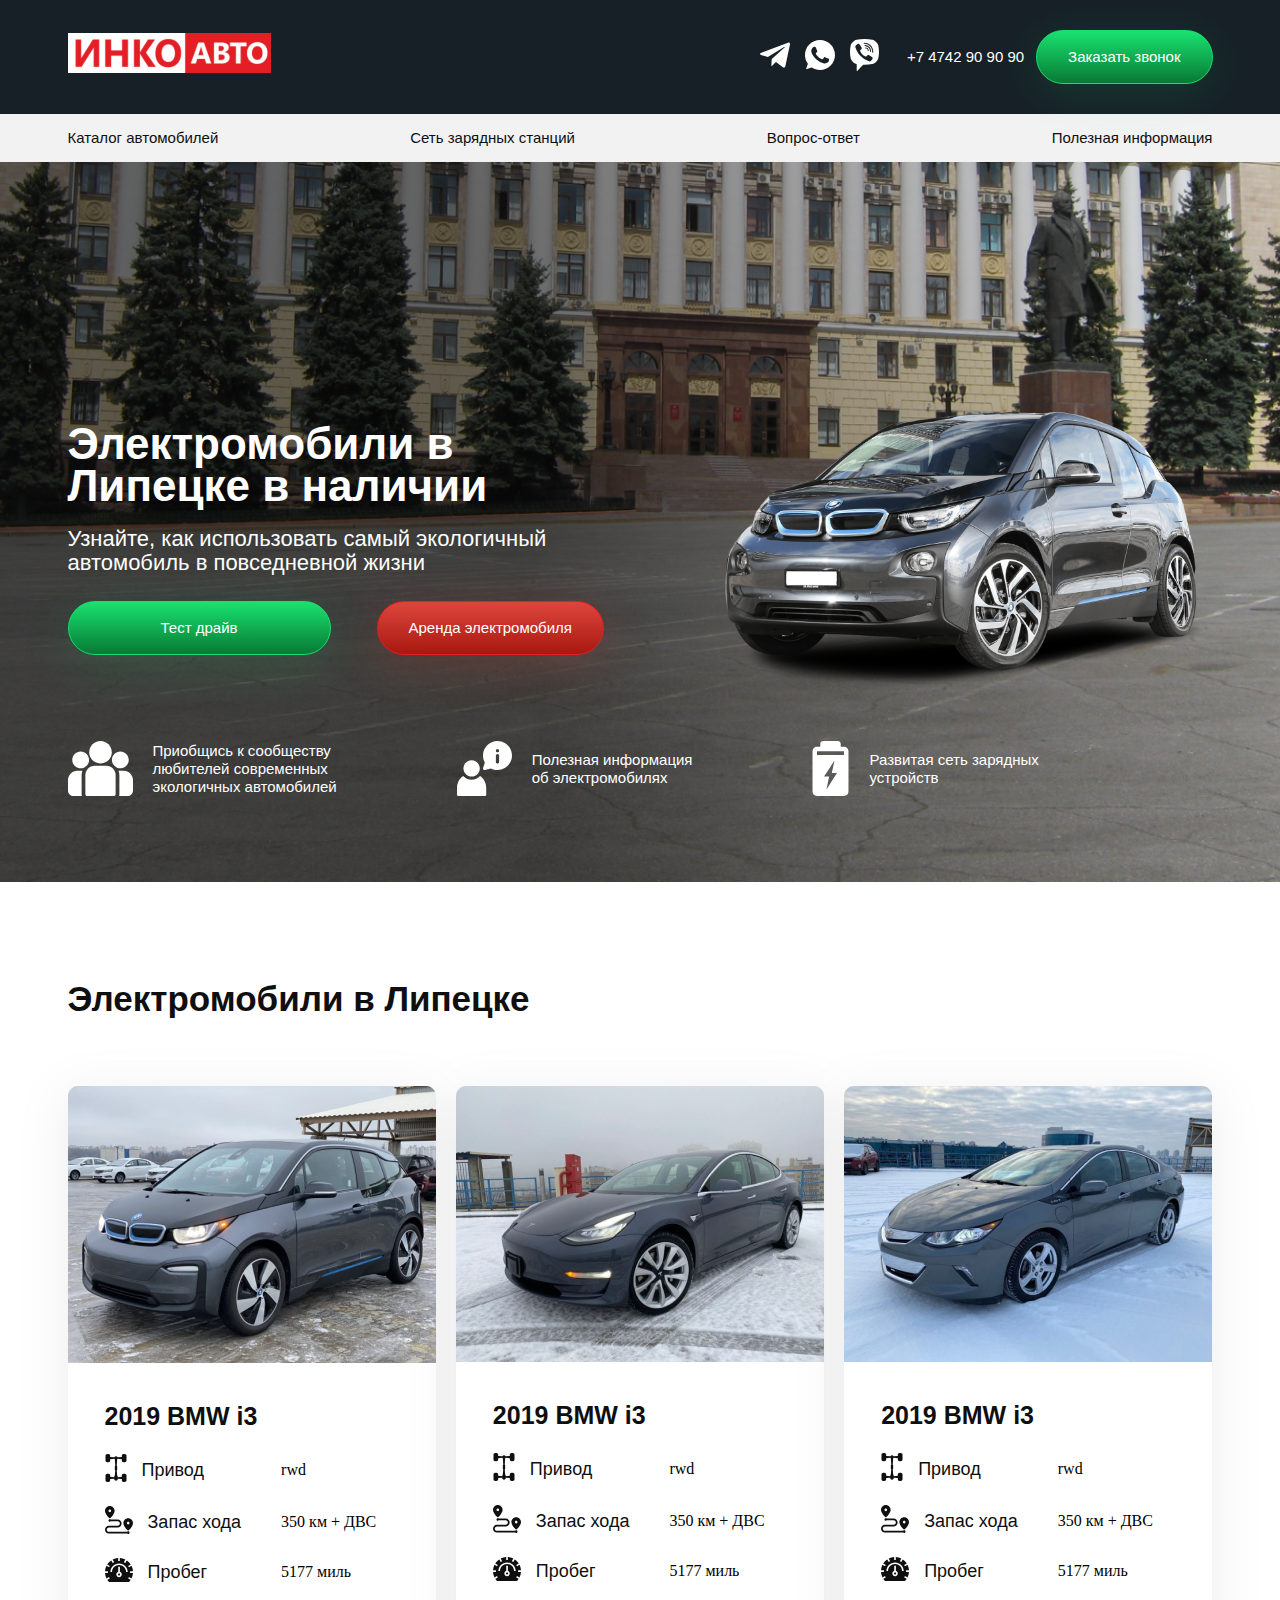
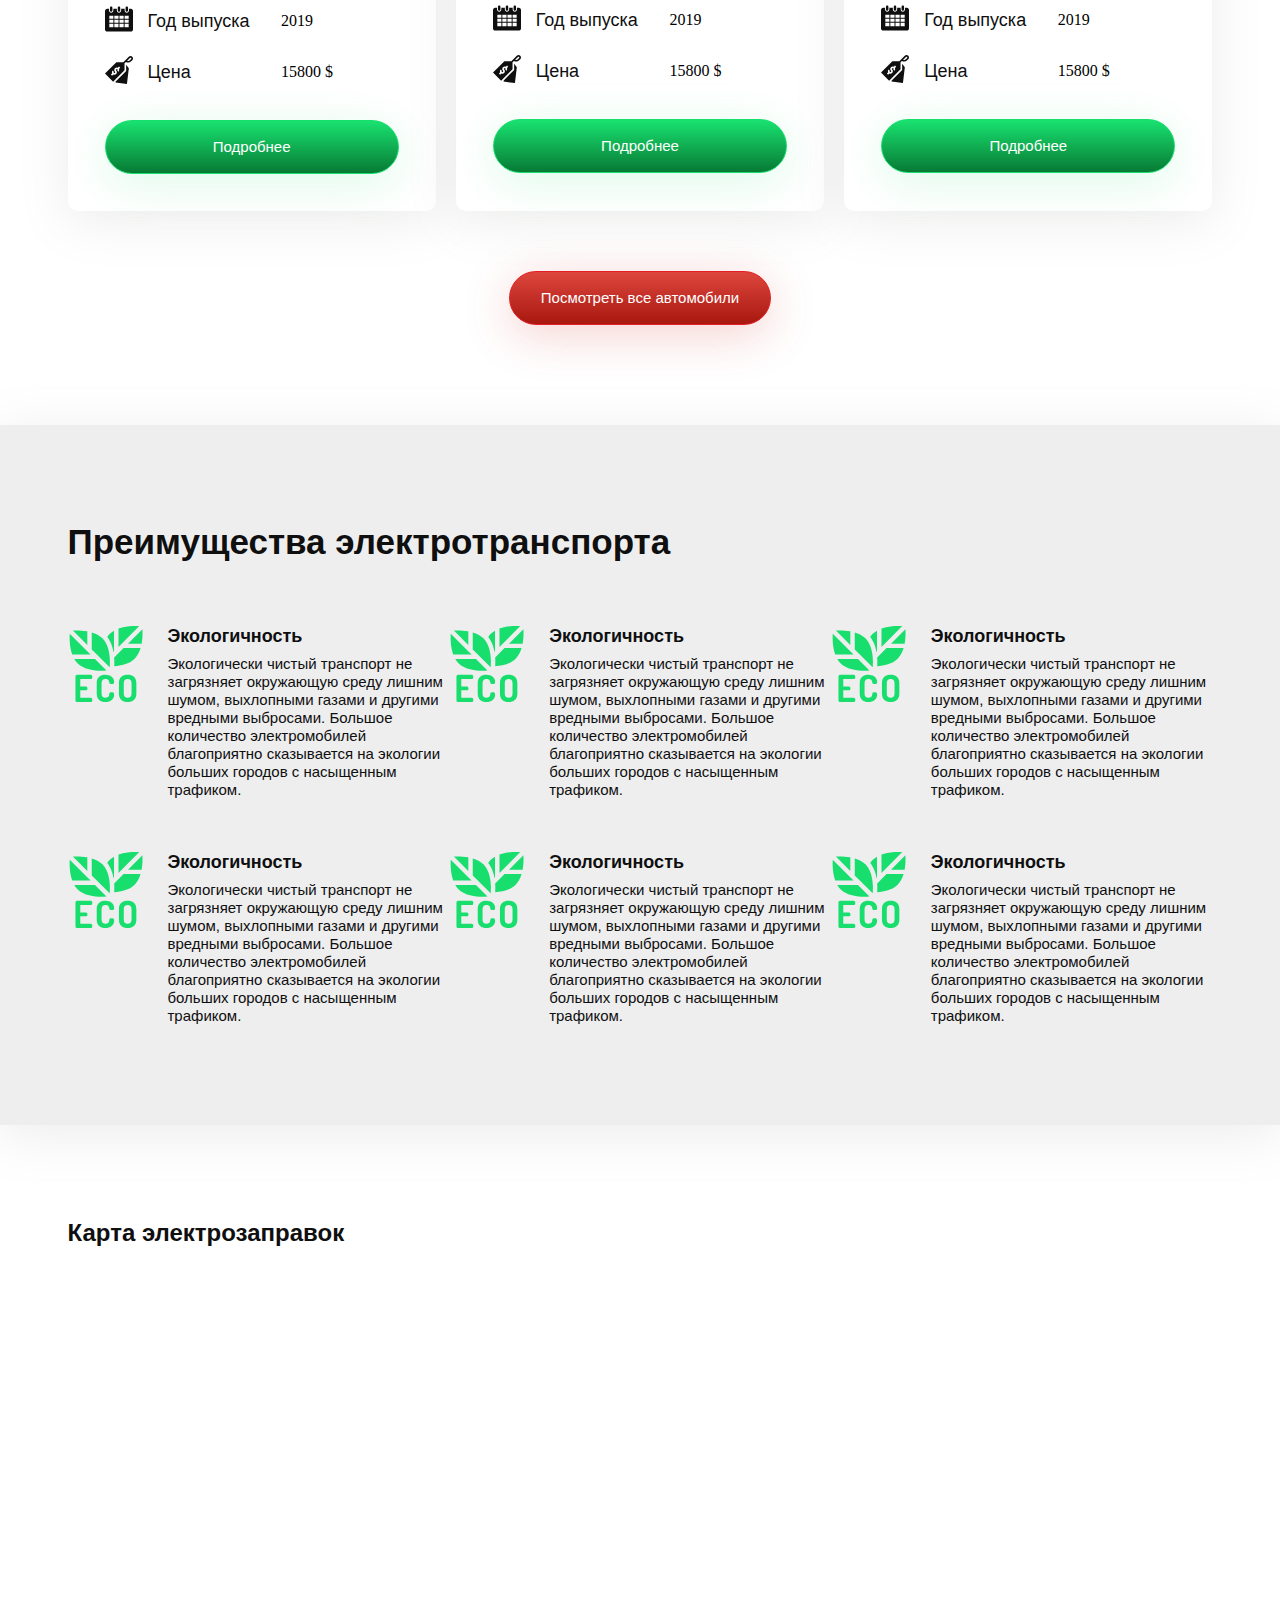
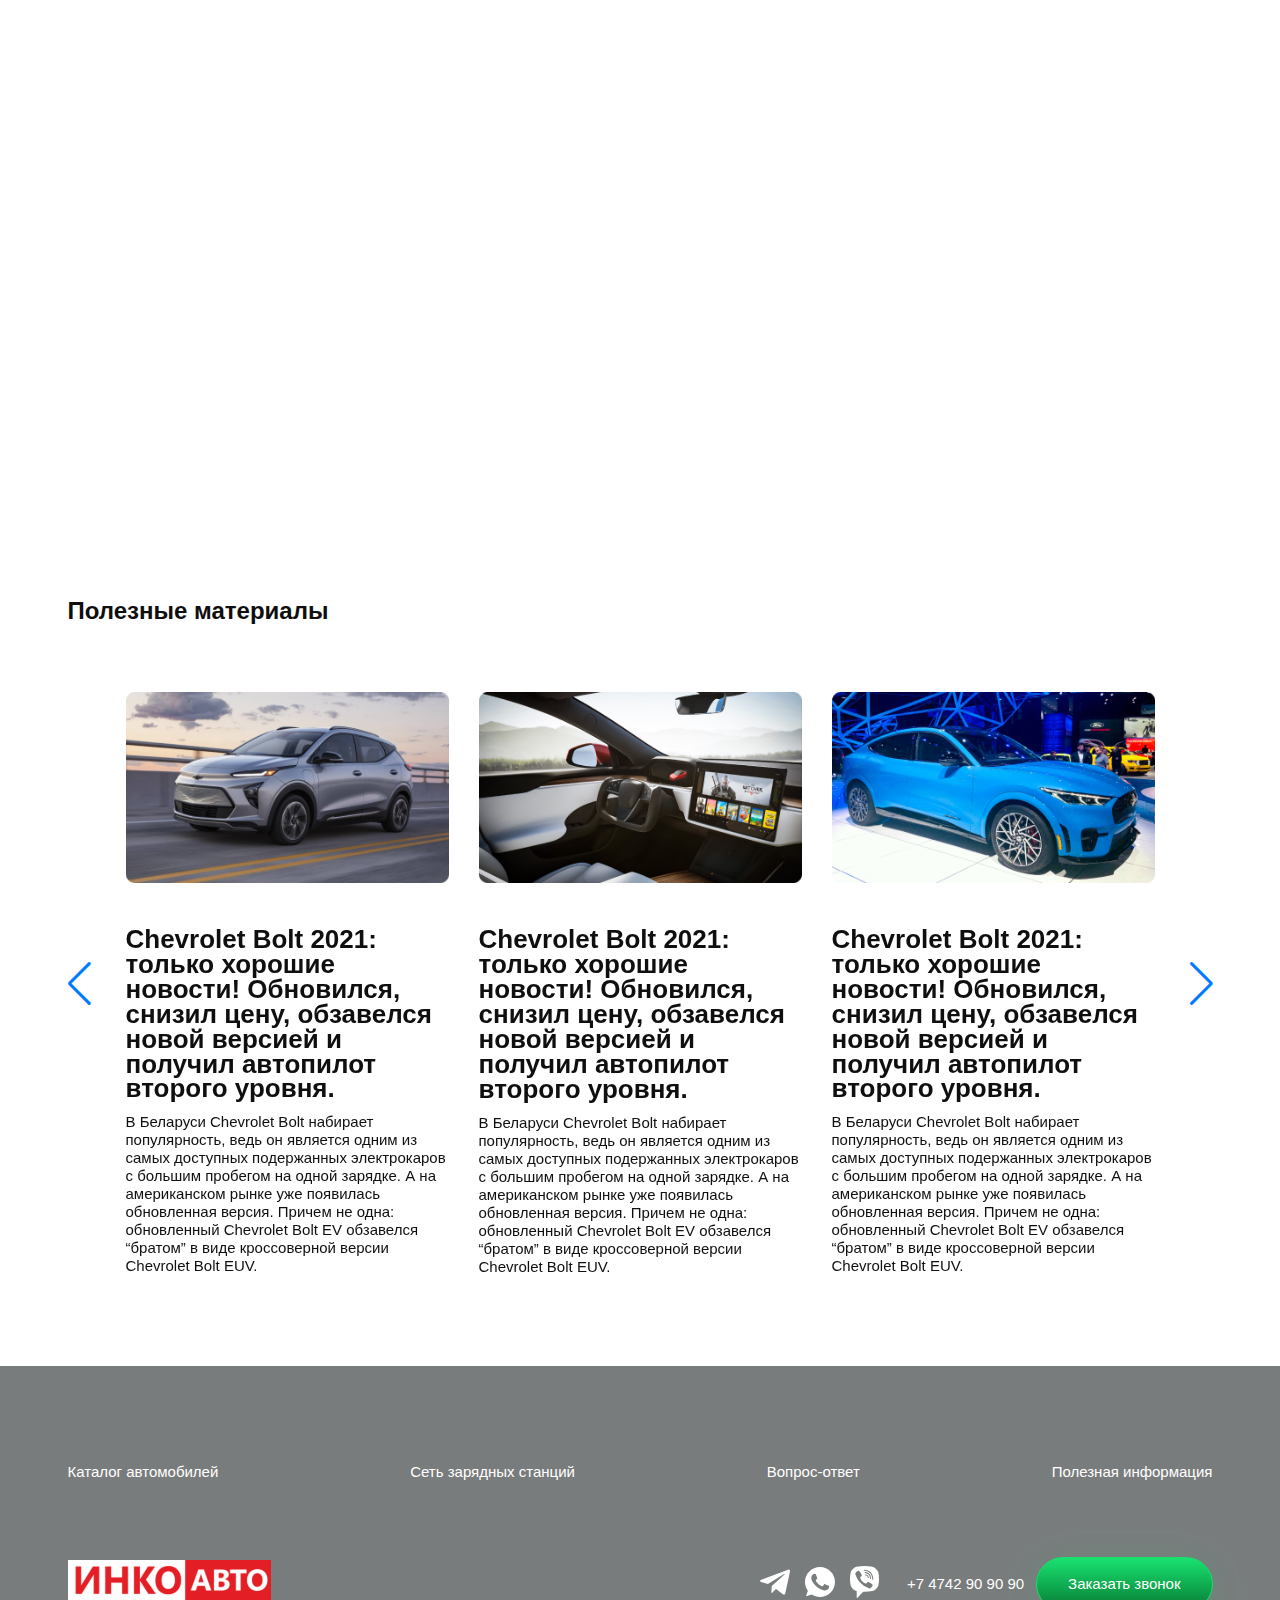
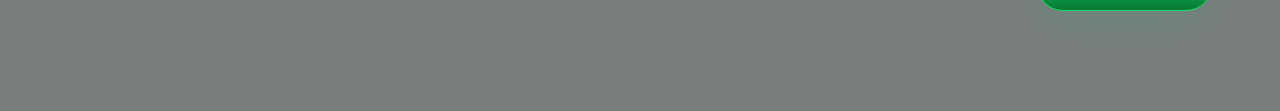
==== index.html @ aa571f6e "'initial'" ====
<!doctype html>
<html lang="en">
<head>
    <meta charset="UTF-8">
    <meta name="viewport"
          content="width=device-width, user-scalable=no, initial-scale=1.0, maximum-scale=1.0, minimum-scale=1.0">
    <meta http-equiv="X-UA-Compatible" content="ie=edge">
    <title>Cars</title>
    <link
            rel="stylesheet"
            href="https://unpkg.com/swiper/swiper-bundle.min.css"
    />
    <link rel="stylesheet" href="./src/css/style.css">

</head>
<body>

<header class="header">
    <div class="header__top">
        <div class="container">
            <div class="header__top-row">
                <h1 class="header__title">
                    <img class="header__logo" src="./src/images/logo.svg" alt="ИНКО-АВТО">
                </h1>
                <div class="header__top-right">
                    <div class="header__top-social">
                         <span class="header__top-icon">
                             <svg width="30" height="26" viewBox="0 0 30 26" fill="none" xmlns="http://www.w3.org/2000/svg">
<path d="M11.7713 16.9762L11.275 23.9563C11.985 23.9563 12.2925 23.6513 12.6613 23.285L15.99 20.1038L22.8875 25.155C24.1525 25.86 25.0438 25.4888 25.385 23.9913L29.9125 2.77624L29.9138 2.77499C30.315 0.904988 29.2375 0.173738 28.005 0.632488L1.39251 10.8212C-0.423741 11.5262 -0.396241 12.5387 1.08376 12.9975L7.88751 15.1137L23.6913 5.22499C24.435 4.73249 25.1113 5.00499 24.555 5.49749L11.7713 16.9762Z" fill="white"/>
</svg>
                         </span>
                        <span class="header__top-icon">
                            <svg width="30" height="30" viewBox="0 0 30 30" fill="none" xmlns="http://www.w3.org/2000/svg">
<path d="M15.0037 0H14.9963C6.72563 0 0 6.7275 0 15C0 18.2812 1.0575 21.3225 2.85562 23.7919L0.98625 29.3644L6.75187 27.5213C9.12375 29.0925 11.9531 30 15.0037 30C23.2744 30 30 23.2706 30 15C30 6.72938 23.2744 0 15.0037 0ZM23.7319 21.1819C23.37 22.2038 21.9338 23.0512 20.7881 23.2987C20.0044 23.4656 18.9806 23.5988 15.5344 22.17C11.1262 20.3438 8.2875 15.8644 8.06625 15.5737C7.85437 15.2831 6.285 13.2019 6.285 11.0494C6.285 8.89688 7.37813 7.84875 7.81875 7.39875C8.18062 7.02938 8.77875 6.86062 9.3525 6.86062C9.53813 6.86062 9.705 6.87 9.855 6.8775C10.2956 6.89625 10.5169 6.9225 10.8075 7.61813C11.1694 8.49 12.0506 10.6425 12.1556 10.8638C12.2625 11.085 12.3694 11.385 12.2194 11.6756C12.0788 11.9756 11.955 12.1087 11.7337 12.3637C11.5125 12.6187 11.3025 12.8138 11.0812 13.0875C10.8787 13.3256 10.65 13.5806 10.905 14.0213C11.16 14.4525 12.0413 15.8906 13.3387 17.0456C15.0131 18.5362 16.3706 19.0125 16.8562 19.215C17.2181 19.365 17.6494 19.3294 17.9137 19.0481C18.2494 18.6863 18.6637 18.0863 19.0856 17.4956C19.3856 17.0719 19.7644 17.0194 20.1619 17.1694C20.5669 17.31 22.71 18.3694 23.1506 18.5887C23.5912 18.81 23.8819 18.915 23.9887 19.1006C24.0938 19.2863 24.0938 20.1581 23.7319 21.1819Z" fill="white"/>
</svg>
                        </span>
                        <span class="header__top-icon">
                            <svg width="29" height="32" viewBox="0 0 29 32" fill="none" xmlns="http://www.w3.org/2000/svg">
<path d="M22.4844 0.757848C17.1865 -0.252616 11.8137 -0.252616 6.51468 0.757848C4.19699 1.2754 1.28116 4.07677 0.711107 6.33007C-0.237036 10.69 -0.237036 15.1097 0.711107 19.4696C1.28116 21.7229 4.19699 24.5243 6.51468 25.0418C6.51526 25.042 6.51585 25.0421 6.51643 25.0422C6.61967 25.0625 6.69494 25.1522 6.69494 25.2577V31.6446C6.69494 31.9638 7.08356 32.1211 7.3048 31.8899L10.3307 28.7763C10.3307 28.7763 12.7419 26.2947 13.1754 25.8485C13.2178 25.8048 13.2763 25.7812 13.337 25.7829C16.392 25.8677 19.4503 25.6203 22.4844 25.042C24.8021 24.5244 27.7191 21.723 28.288 19.4697C29.2373 15.1098 29.2373 10.6901 28.288 6.33019C27.719 4.07677 24.8033 1.2754 22.4844 0.757848ZM22.5652 19.7948C22.1017 20.7816 21.4272 21.6025 20.4542 22.1265C20.1798 22.2744 19.8517 22.3222 19.5418 22.4178C19.1855 22.3094 18.8459 22.2365 18.5306 22.1053C15.2629 20.746 12.2555 18.9924 9.87333 16.3043C8.51865 14.7757 7.45825 13.05 6.56208 11.2236C6.13706 10.3575 5.77887 9.45746 5.41378 8.5633C5.08076 7.74789 5.57122 6.90549 6.08754 6.29111C6.57203 5.71452 7.19547 5.27325 7.87064 4.94805C8.39762 4.6942 8.91746 4.84055 9.30233 5.28839C10.1344 6.2566 10.8986 7.27434 11.5175 8.39665C11.898 9.08696 11.7936 9.93077 11.1039 10.4006C10.9363 10.5148 10.7835 10.6488 10.6274 10.7778C10.4904 10.8908 10.3616 11.005 10.2677 11.158C10.0961 11.4379 10.0879 11.7683 10.1984 12.0727C11.0489 14.4161 12.4825 16.2384 14.835 17.2198C15.2116 17.3769 15.5896 17.5597 16.0233 17.509C16.7496 17.4239 16.9847 16.6252 17.4937 16.2079C17.9912 15.8 18.6269 15.7946 19.1628 16.1346C19.6988 16.4747 20.2184 16.8398 20.7348 17.2088C21.2418 17.571 21.7465 17.9253 22.2142 18.3382C22.6635 18.7351 22.8184 19.2559 22.5652 19.7948ZM18.3461 12.1584C18.1432 12.162 18.223 12.158 18.3001 12.1558C17.9732 12.1443 17.7954 11.9513 17.7602 11.6376C17.7346 11.4084 17.7143 11.1762 17.6598 10.9532C17.5523 10.514 17.3195 10.107 16.9512 9.83794C16.7772 9.71084 16.5801 9.61813 16.3736 9.55851C16.1113 9.48258 15.8389 9.50347 15.5772 9.43915C15.293 9.36944 15.1358 9.1386 15.1804 8.87125C15.221 8.62797 15.4571 8.43808 15.7222 8.45733C17.3793 8.57727 18.5637 9.43622 18.7327 11.3922C18.7447 11.5303 18.7587 11.676 18.7282 11.8081C18.6785 12.0227 18.5255 12.1344 18.3709 12.1547C18.3836 12.155 18.3811 12.156 18.3461 12.1584ZM17.3157 7.68475C16.8072 7.43513 16.2573 7.27998 15.6998 7.1875C15.4562 7.14713 15.2101 7.1226 14.9653 7.08845C14.6687 7.04714 14.5104 6.8576 14.5244 6.56455C14.5375 6.28993 14.7377 6.09242 15.0361 6.10932C16.0171 6.16518 16.9645 6.37772 17.8366 6.8407C19.6099 7.78228 20.6229 9.26851 20.9186 11.2531C20.9321 11.343 20.9535 11.432 20.9603 11.5223C20.9771 11.745 20.9875 11.9681 21.0046 12.2619C20.9976 12.3154 20.9939 12.4412 20.9627 12.5597C20.8493 12.99 20.1987 13.0438 20.0489 12.6096C20.0045 12.4808 19.9979 12.3342 19.9976 12.1955C19.9961 11.2878 19.7993 10.3811 19.3428 9.59137C18.8735 8.77995 18.1565 8.09762 17.3157 7.68475ZM22.7952 13.8181C22.4526 13.8222 22.2984 13.5348 22.2762 13.2267C22.2322 12.6169 22.2018 12.0044 22.1178 11.3996C21.6754 8.20735 19.1364 5.5663 15.9673 4.99957C15.4904 4.91425 15.0022 4.89183 14.5192 4.84102C14.2138 4.80886 13.8139 4.79032 13.7462 4.40972C13.6894 4.09062 13.9581 3.83654 14.2611 3.82022C14.3435 3.81576 14.4264 3.81952 14.5092 3.81987C18.6137 3.93524 14.7597 3.82879 14.5202 3.82046C18.7894 3.94521 22.2946 6.78766 23.0463 11.0206C23.1745 11.7425 23.2201 12.4805 23.2771 13.2132C23.301 13.5213 23.127 13.8141 22.7952 13.8181Z" fill="white"/>
</svg>
                        </span>
                    </div>
                    <div class="header__top-call">
                        <a class="header__number" href="tel:+7 4742 90 90 90">+7 4742 90 90 90</a>
                        <button class="btn btn_green btn_call" type="button">Заказать звонок</button>
                    </div>
                </div>
            </div>
        </div>
    </div>
    <div class="header__bot">
        <div class="container">
            <nav class="header__nav">

                <a class="header__link" href="">Каталог автомобилей</a>
                <a class="header__link" href="./pages/charge/index.html">Сеть зарядных станций</a>
                <a class="header__link" href="./pages/question/index.html">Вопрос-ответ</a>
                <a class="header__link" href="./pages/info/index.html">Полезная информация</a>
            </nav>
        </div>
    </div>
</header>

<main>

    <section class="begin">
        <div class="container">
            <div class="begin__row">
                <div class="begin__content">
                    <h2 class="begin__title">
                        Электромобили в Липецке в наличии
                    </h2>
                    <p class="begin__desc">
                        Узнайте, как использовать самый экологичный
                        автомобиль в повседневной жизни
                    </p>
                    <div class="begin__btns">
                        <button class="btn btn_green begin__btn btn_test" type="button">
                            Тест драйв
                        </button>

                        <button class="btn btn_red btn_rent" type="button">
                            Аренда электромобиля
                        </button>
                    </div>

                </div>
                <div class="begin__content">
                    <img class="begin__img" src="./src/images/car.png" alt="car">
                </div>
            </div>
            <div class="begin__bottom">
                <div class="begin__bottom-info">
                    <svg width="65" height="65" viewBox="0 0 65 65" fill="none" xmlns="http://www.w3.org/2000/svg">
                        <path d="M55.617 34.6989H50.5901C51.1025 36.1017 51.3825 37.6157 51.3825 39.1936V58.1921C51.3825 58.85 51.268 59.4815 51.0596 60.0688H59.3701C62.4745 60.0688 65 57.5431 65 54.4389V44.0819C65.0001 38.9082 60.7909 34.6989 55.617 34.6989Z" fill="white"/>
                        <path d="M13.6177 39.1937C13.6177 37.6157 13.8976 36.1019 14.41 34.699H9.38312C4.20927 34.699 0 38.9083 0 44.0822V54.4391C0 57.5434 2.52548 60.069 5.62987 60.069H13.9405C13.7322 59.4815 13.6177 58.8501 13.6177 58.1923V39.1937Z" fill="white"/>
                        <path d="M38.2461 29.8105H26.754C21.5802 29.8105 17.3709 34.0198 17.3709 39.1937V58.1922C17.3709 59.2286 18.2111 60.0689 19.2475 60.0689H45.7526C46.789 60.0689 47.6292 59.2287 47.6292 58.1922V39.1937C47.6292 34.0198 43.42 29.8105 38.2461 29.8105Z" fill="white"/>
                        <path d="M32.5 4.93088C26.2778 4.93088 21.2157 9.99302 21.2157 16.2154C21.2157 20.4359 23.5451 24.122 26.9853 26.0573C28.617 26.9752 30.4982 27.4998 32.5 27.4998C34.5018 27.4998 36.383 26.9752 38.0148 26.0573C41.4551 24.122 43.7844 20.4358 43.7844 16.2154C43.7844 9.99314 38.7223 4.93088 32.5 4.93088Z" fill="white"/>
                        <path d="M12.6849 15.4488C8.03145 15.4488 4.2457 19.2346 4.2457 23.888C4.2457 28.5415 8.03145 32.3273 12.6849 32.3273C13.8653 32.3273 14.9894 32.0828 16.0105 31.6432C17.7759 30.8832 19.2315 29.5377 20.1323 27.8524C20.7645 26.6696 21.1241 25.3202 21.1241 23.888C21.1241 19.2347 17.3384 15.4488 12.6849 15.4488Z" fill="white"/>
                        <path d="M52.3152 15.4488C47.6617 15.4488 43.876 19.2346 43.876 23.888C43.876 25.3203 44.2356 26.6697 44.8679 27.8524C45.7686 29.5379 47.2242 30.8833 48.9897 31.6432C50.0107 32.0828 51.1348 32.3273 52.3152 32.3273C56.9687 32.3273 60.7544 28.5415 60.7544 23.888C60.7544 19.2346 56.9687 15.4488 52.3152 15.4488Z" fill="white"/>
                    </svg>
                    <p class="begin__bottom-text">Приобщись к сообществу <br>
                        любителей современных <br>
                        экологичных  автомобилей</p>
                </div>
                <div class="begin__bottom-info">
                    <svg width="55" height="55" viewBox="0 0 55 55" fill="none" xmlns="http://www.w3.org/2000/svg">
                        <path d="M14.6094 19.3359C10.1672 19.3359 6.44531 22.9504 6.44531 27.3926C6.44531 31.8348 10.1672 35.4492 14.6094 35.4492C19.0516 35.4492 22.7734 31.8348 22.7734 27.3926C22.7734 22.9504 19.0516 19.3359 14.6094 19.3359Z" fill="white"/>
                        <path d="M40.498 0C32.5012 0 25.9961 6.50515 25.9961 14.502C25.9961 16.9961 26.6334 19.4304 27.8434 21.5893L26.0795 26.8828C25.8922 27.4413 26.026 28.055 26.4257 28.4877C26.8358 28.9313 27.4483 29.0958 27.9977 28.9551L33.9819 27.4603C35.993 28.4721 38.2321 29.0039 40.498 29.0039C48.4949 29.0039 55 22.4988 55 14.502C55 6.50515 48.4949 0 40.498 0ZM42.1094 20.9473C42.1094 21.8379 41.3887 22.5586 40.498 22.5586C39.6074 22.5586 38.8867 21.8379 38.8867 20.9473V14.502C38.8867 13.6113 39.6074 12.8906 40.498 12.8906C41.3887 12.8906 42.1094 13.6113 42.1094 14.502V20.9473ZM40.498 11.2793C39.6082 11.2793 38.8867 10.5579 38.8867 9.66797C38.8867 8.77809 39.6082 8.05664 40.498 8.05664C41.3879 8.05664 42.1094 8.77809 42.1094 9.66797C42.1094 10.5579 41.3879 11.2793 40.498 11.2793Z" fill="white"/>
                        <path d="M23.0646 34.9087C20.9985 37.2014 17.9308 38.6719 14.6094 38.6719C11.288 38.6719 8.22024 37.2014 6.1542 34.9087C2.44353 37.5379 0 41.8446 0 46.7285V53.3887C0 54.2793 0.720693 55 1.61133 55H27.6074C28.4981 55 29.2188 54.2793 29.2188 53.3887V46.7285C29.2188 41.8446 26.7752 37.5379 23.0646 34.9087Z" fill="white"/>
                    </svg>

                    <p class="begin__bottom-text">Полезная информация <br>
                        об электромобилях</p>
                </div>
                <div class="begin__bottom-info">
                    <svg width="37" height="55" viewBox="0 0 37 55" fill="none" xmlns="http://www.w3.org/2000/svg">
                        <path d="M32.028 5.8212H28.745V2.9728C28.745 1.3336 27.4114 0 25.7722 0H11.2277C9.5885 0 8.25489 1.3336 8.25489 2.9728V5.8212H4.97203C2.51322 5.8212 0.512817 7.8216 0.512817 10.2804V50.5408C0.512817 52.9996 2.51322 55 4.97203 55H32.028C34.4868 55 36.4872 52.9996 36.4872 50.5408V10.2804C36.4872 7.8216 34.4868 5.8212 32.028 5.8212ZM14.4434 48.4598L17.1035 35.8233C17.125 35.7202 17.099 35.6127 17.0318 35.5292C16.9674 35.4514 16.8646 35.4021 16.7605 35.4021H12.0587L22.5088 19.5596L19.8609 31.4722C19.8381 31.5755 19.8631 31.6822 19.9295 31.7641C19.9981 31.8503 20.0971 31.8977 20.2038 31.8977H24.9228L14.4434 48.4598ZM32.028 14.0881H4.97203V10.2804H32.028V14.0881Z" fill="white"/>
                    </svg>

                    <p class="begin__bottom-text">Развитая сеть зарядных <br>
                        устройств</p>
                </div>
            </div>
        </div>
    </section>

    <section class="autos">
        <div class="container">
            <h2 class="autos__title">
                Электромобили в Липецке
            </h2>

            <div class="autos__row">
                <div class="autos__card">
                    <img src="src/images/autos.png" alt="" class="autos__card-img">
                    <div class="autos__card-info">
                        <h3 class="autos__card-title">
                            2019 BMW i3
                        </h3>
                        <ul class="autos__list">
                            <li class="autos__item">
                                <div class="autos__item-left">
                                <span>
                                    <svg width="22" height="28" viewBox="0 0 22 28" fill="none" xmlns="http://www.w3.org/2000/svg">
<path d="M18.5834 8.16665H19.75C20.715 8.16665 21.5 7.38166 21.5 6.41665V1.75C21.5 0.784984 20.715 0 19.75 0H18.5834C17.6183 0 16.8334 0.784984 16.8334 1.75V2.96718L12.5854 3.35327C12.3077 2.75308 11.7037 2.33335 11 2.33335C10.2963 2.33335 9.69237 2.75302 9.41461 3.35327L5.16665 2.96718V1.75C5.16665 0.784984 4.38166 0 3.41665 0H2.25C1.28498 0 0.5 0.784984 0.5 1.75V6.41665C0.5 7.38166 1.28498 8.16665 2.25 8.16665H3.41665C4.38166 8.16665 5.16665 7.38166 5.16665 6.41665V5.19952L9.41461 4.81343C9.51622 5.03305 9.66256 5.22545 9.84112 5.38459L10.2662 11.697C10.0187 11.7645 9.83324 11.9809 9.83324 12.25V15.75C9.83324 16.0091 10.0046 16.2212 10.2381 16.2974L9.84194 21.4481C9.48177 21.7689 9.25 22.2307 9.25 22.75V23.1718L5.16665 22.8005V21.5833C5.16665 20.6183 4.38166 19.8333 3.41665 19.8333H2.25C1.28498 19.8333 0.5 20.6183 0.5 21.5833V26.25C0.5 27.215 1.28498 28 2.25 28H3.41665C4.38166 28 5.16665 27.215 5.16665 26.25V25.0329L9.25 24.6615V25.0833C9.25 26.0483 10.035 26.8333 11 26.8333C11.965 26.8333 12.75 26.0483 12.75 25.0833V24.6615L16.8334 25.0328V26.25C16.8334 27.215 17.6183 28 18.5834 28H19.75C20.715 28 21.5 27.215 21.5 26.25V21.5834C21.5 20.6183 20.715 19.8334 19.75 19.8334H18.5834C17.6183 19.8334 16.8334 20.6183 16.8334 21.5834V22.8005L12.75 23.1718V22.75C12.75 22.2306 12.5181 21.7686 12.1577 21.4478L11.7577 16.2982C11.9932 16.2232 12.1666 16.0106 12.1666 15.7501V12.2501C12.1666 11.9826 11.9834 11.7669 11.7382 11.6979L12.159 5.38453C12.3374 5.22539 12.4837 5.03305 12.5853 4.81354L16.8333 5.19963V6.41676C16.8334 7.38166 17.6183 8.16665 18.5834 8.16665Z" fill="#0F0F10"/>
</svg>
                                </span>
                                    <p class="autos__item-info">Привод</p>
                                </div>
                                <div class="autos__item-right">
                                    <p class="autos__item-text">rwd</p>
                                </div>
                            </li>
                            <li class="autos__item">
                                <div class="autos__item-left">
                                <span>
                                    <svg width="28" height="28" viewBox="0 0 28 28" fill="none" xmlns="http://www.w3.org/2000/svg">
<path d="M23.1812 12.25C20.5278 12.2527 18.3709 14.4266 18.3736 17.0964C18.3747 18.5549 19.1015 20.2174 20.5338 22.0385C21.5559 23.3384 22.5687 24.2419 22.6114 24.2796C22.9437 24.5746 23.4439 24.5726 23.774 24.2785C23.8167 24.2408 24.8278 23.3352 25.8478 22.0336C26.942 20.6367 27.9986 18.8548 27.9986 17.0871C27.9964 14.4224 25.8557 12.25 23.1812 12.25ZM21.8736 17.0636C21.8725 16.3387 22.4591 15.7511 23.1845 15.75C24.3522 15.75 24.9366 17.1676 24.1147 17.9895C23.2968 18.8092 21.8736 18.2383 21.8736 17.0636Z" fill="#0F0F10"/>
<path d="M4.23371 12.0291C4.56528 12.3234 5.0643 12.3239 5.39636 12.0291C5.43902 11.9913 6.45128 11.0868 7.4723 9.78633C8.90238 7.96359 9.62753 6.30055 9.62753 4.84148C9.62753 2.17219 7.46847 0 4.81503 0C2.1616 0 0.00253296 2.17219 0.00253296 4.84148C0.00253296 6.30055 0.727689 7.96359 2.15777 9.78633C3.17878 11.0868 4.19105 11.9913 4.23371 12.0291ZM4.81503 3.5C5.53855 3.5 6.12753 4.08898 6.12753 4.8125C6.12753 5.53602 5.53855 6.125 4.81503 6.125C4.09152 6.125 3.50253 5.53602 3.50253 4.8125C3.50253 4.08898 4.09152 3.5 4.81503 3.5Z" fill="#0F0F10"/>
<path d="M24.508 26.6863C24.508 27.8851 23.0213 28.4585 22.2182 27.5624H3.93956C1.76847 27.5624 0.0020752 25.796 0.0020752 23.625C0.0020752 21.4539 1.76847 19.6875 3.93956 19.6875H12.7169C13.908 19.6875 14.877 18.7184 14.877 17.5273C14.877 16.3362 13.908 15.3672 12.7169 15.3672H5.79291C5.52877 15.6587 5.17719 15.8047 4.81456 15.8047C3.65103 15.8047 3.06336 14.3873 3.88542 13.5652C4.42584 13.0236 5.30379 13.0633 5.79236 13.6172H12.7169C14.8732 13.6172 16.627 15.371 16.627 17.5273C16.627 19.6836 14.8732 21.4375 12.7169 21.4375H3.93956C2.73316 21.4375 1.75207 22.4186 1.75207 23.625C1.75207 24.8314 2.73316 25.8124 3.93956 25.8124C23.6279 25.8124 22.1893 25.8381 22.2669 25.7605C23.0868 24.9387 24.5071 25.5159 24.508 26.6863Z" fill="#0F0F10"/>
</svg>

                                </span>
                                    <p class="autos__item-info">Запас хода</p>
                                </div>
                                <div class="autos__item-right">
                                    <p class="autos__item-text">350 км + ДВС</p>
                                </div>
                            </li>
                            <li class="autos__item">
                                <div class="autos__item-left">
                                <span>
                                   <svg width="28" height="24" viewBox="0 0 28 24" fill="none" xmlns="http://www.w3.org/2000/svg">
<path d="M14.066 17.4916C14.6482 17.4916 15.1202 17.0196 15.1202 16.4374C15.1202 15.8552 14.6482 15.3832 14.066 15.3832C13.4838 15.3832 13.0118 15.8552 13.0118 16.4374C13.0118 17.0196 13.4838 17.4916 14.066 17.4916Z" fill="#0F0F10"/>
<path d="M23.183 20.3935L24.0044 18.9707L26.505 20.4144C27.3618 18.7291 27.8696 16.8795 27.9908 14.9647H25.0778V13.3217H28C27.8993 11.3905 27.4085 9.5319 26.5659 7.8368L24.0044 9.31566L23.183 7.89286L25.7485 6.41165C25.2219 5.6073 24.6093 4.85092 23.9136 4.15529C23.2425 3.48417 22.5151 2.88983 21.7424 2.37593L20.2503 4.96029L18.8275 4.13883L20.3231 1.54834C18.6254 0.688763 16.7606 0.184818 14.8215 0.0734738V3.06543H13.1785V0.0733643C11.2394 0.184653 9.37459 0.688653 7.67687 1.54818L9.17246 4.13867L7.74966 4.96013L6.25762 2.37582C5.48494 2.88972 4.75754 3.48406 4.08641 4.15518C3.39079 4.85081 2.77813 5.60719 2.25154 6.41154L4.81704 7.89275L3.99558 9.31555L1.43413 7.83669C0.5915 9.5319 0.100734 11.3905 0 13.3216H2.92217V14.9646H0.0091875C0.130375 16.8795 0.638203 18.729 1.49494 20.4144L3.99552 18.9706L4.81698 20.3934L2.32438 21.8325C2.7551 22.4786 3.24188 23.0926 3.7823 23.6677L4.0256 23.9266H23.9742L24.2175 23.6677C24.7579 23.0926 25.2447 22.4786 25.6754 21.8325L23.183 20.3935ZM14.066 19.1346C12.5788 19.1346 11.3688 17.9247 11.3688 16.4375C11.3688 15.2366 12.1579 14.2169 13.2445 13.8686V8.72011H14.8875V13.8686C15.9742 14.217 16.7633 15.2366 16.7633 16.4375C16.7632 17.9247 15.5532 19.1346 14.066 19.1346ZM21.076 14.0688C21.076 10.2035 17.9313 7.05887 14.066 7.05887C10.2007 7.05887 7.056 10.2035 7.056 14.0688H5.41308C5.41308 9.29756 9.29474 5.4159 14.066 5.4159C18.8373 5.4159 22.7189 9.29756 22.7189 14.0688H21.076Z" fill="#0F0F10"/>
</svg>

                                </span>
                                    <p class="autos__item-info">Пробег</p>
                                </div>
                                <div class="autos__item-right">
                                    <p class="autos__item-text">5177 миль</p>
                                </div>
                            </li>
                            <li class="autos__item">
                                <div class="autos__item-left">
                                <span>
                                    <svg width="28" height="26" viewBox="0 0 28 26" fill="none" xmlns="http://www.w3.org/2000/svg">
<path d="M25.8443 2.84886H23.9657V4.51433C23.9657 5.70553 23.0005 6.67007 21.8099 6.67007C20.6187 6.67007 19.6542 5.70553 19.6542 4.51433V2.84886H16.1557V4.51433C16.1557 5.70553 15.1918 6.67007 14 6.67007C12.8082 6.67007 11.8443 5.70553 11.8443 4.51433V2.84886H8.3458V4.51433C8.3458 5.70553 7.38126 6.67007 6.19006 6.67007C4.99947 6.67007 4.03432 5.70553 4.03432 4.51433V2.84886H2.15574C1.58416 2.84886 1.03599 3.07552 0.631324 3.47957C0.227277 3.88423 0 4.43241 0 5.0046V23.4214C0 24.6126 0.965156 25.5772 2.15574 25.5772H25.8443C27.0361 25.5772 28 24.6126 28 23.4214V5.0046C28 3.81402 27.0361 2.84886 25.8443 2.84886ZM23.6885 9.66162V12.7874H19.6209V9.66162H23.6885ZM9.34298 13.7514H13.5177V16.7152H9.34298V13.7514ZM8.37967 16.714H4.3121V13.7501H8.38029L8.37967 16.714ZM13.5183 17.6779V21.2657H9.3436V17.6779H13.5183ZM14.4829 17.6779H18.6564V21.2657H14.4829V17.6779ZM14.4829 16.714V13.7501H18.6564V16.714H14.4829ZM19.6203 13.7514H23.6879V16.7152H19.6203V13.7514ZM18.6576 9.66162V12.7874H14.4829V9.66162H18.6576ZM13.5183 9.66162V12.7874H9.3436V9.66101L13.5183 9.66162ZM8.37967 9.66101V12.7874H4.3121V9.66101H8.37967ZM4.3121 17.6779H8.38029V21.2657H4.3121V17.6779ZM19.6203 21.2657V17.6779H23.6879V21.2657H19.6203ZM4.95821 4.51433V1.65458C4.95821 0.974599 5.51008 0.422729 6.19006 0.422729C6.87066 0.422729 7.42191 0.974599 7.42191 1.65458V4.51433C7.42191 5.19431 6.87066 5.74618 6.19006 5.74618C5.51069 5.74618 4.95821 5.19431 4.95821 4.51433ZM12.7681 4.51433V1.65458C12.7681 0.974599 13.32 0.422729 14 0.422729C14.68 0.422729 15.2319 0.974599 15.2319 1.65458V4.51433C15.2319 5.19431 14.68 5.74618 14 5.74618C13.32 5.74618 12.7681 5.19431 12.7681 4.51433ZM20.5787 4.51433V1.65458C20.5787 0.974599 21.1306 0.422729 21.8106 0.422729C22.4905 0.422729 23.0424 0.974599 23.0424 1.65458V4.51433C23.0424 5.19431 22.4905 5.74618 21.8106 5.74618C21.1293 5.74618 20.5787 5.19431 20.5787 4.51433Z" fill="#0F0F10"/>
</svg>

                                </span>
                                    <p class="autos__item-info">Год выпуска</p>
                                </div>
                                <div class="autos__item-right">
                                    <p class="autos__item-text">2019</p>
                                </div>
                            </li>
                            <li class="autos__item">
                                <div class="autos__item-left">
                                <span>
                                    <svg width="28" height="28" viewBox="0 0 28 28" fill="none" xmlns="http://www.w3.org/2000/svg">
<path d="M27.2719 4.19916C28.2317 3.23941 28.2317 1.67883 27.2719 0.719082C26.3122 -0.24067 24.7516 -0.24067 23.7918 0.719082L18.3407 6.178H11.3799L0.00830078 17.5409L8.12925 25.6619L19.516 14.2911V7.3301L20.9497 5.88065C22.554 6.94136 24.7211 6.74995 26.1118 5.35924L27.2719 4.19916ZM13.4595 15.6915L12.2995 14.5314C12.6192 14.211 12.6192 13.6911 12.2995 13.3706C11.9807 13.0518 11.4583 13.0509 11.1395 13.3714C10.8198 13.6911 10.8198 14.211 11.1395 14.5314C12.0992 15.4912 12.0992 17.0518 11.1395 18.0115C10.4722 18.6788 9.41999 18.977 8.35589 18.4743L7.07861 19.7515L5.91858 18.5915L7.19646 17.3136C6.76655 16.4006 6.90573 15.2854 7.65782 14.5314L8.81944 15.6915C8.49978 16.0111 8.49978 16.5318 8.81944 16.8515C9.1391 17.1727 9.6598 17.1712 9.97946 16.8515C10.2991 16.5318 10.2991 16.0111 9.97946 15.6915C9.01971 14.7317 9.01971 13.1703 9.97946 12.2106C10.7341 11.4573 11.8496 11.3182 12.7621 11.748L14.0395 10.4706L15.1996 11.6306L13.9224 12.9078C14.3532 13.8215 14.2136 14.9374 13.4595 15.6915ZM22.1503 4.67983L24.9518 1.87911C25.2723 1.55868 25.7914 1.55868 26.1119 1.87911C26.4315 2.19877 26.4315 2.71947 26.1119 3.03913L24.9518 4.19916C24.1948 4.95623 23.0652 5.11647 22.1503 4.67983Z" fill="#0F0F10"/>
<path d="M21.1566 8.79529V14.9711L10.6711 25.4407L10.533 26.5705L21.937 28L23.8364 12.2249L21.1566 8.79529Z" fill="#0F0F10"/>
</svg>

                                </span>
                                    <p class="autos__item-info">Цена</p>
                                </div>
                                <div class="autos__item-right">
                                    <p class="autos__item-text">15800 $</p>
                                </div>
                            </li>
                        </ul>
                        <button style="width: 100%;" class="btn btn_green">Подробнее</button>
                    </div>

                </div>
                <div class="autos__card">
                    <img src="src/images/tesla.png" alt="" class="autos__card-img">
                    <div class="autos__card-info">
                        <h3 class="autos__card-title">
                            2019 BMW i3
                        </h3>
                        <ul class="autos__list">
                            <li class="autos__item">
                                <div class="autos__item-left">
                                <span>
                                    <svg width="22" height="28" viewBox="0 0 22 28" fill="none" xmlns="http://www.w3.org/2000/svg">
<path d="M18.5834 8.16665H19.75C20.715 8.16665 21.5 7.38166 21.5 6.41665V1.75C21.5 0.784984 20.715 0 19.75 0H18.5834C17.6183 0 16.8334 0.784984 16.8334 1.75V2.96718L12.5854 3.35327C12.3077 2.75308 11.7037 2.33335 11 2.33335C10.2963 2.33335 9.69237 2.75302 9.41461 3.35327L5.16665 2.96718V1.75C5.16665 0.784984 4.38166 0 3.41665 0H2.25C1.28498 0 0.5 0.784984 0.5 1.75V6.41665C0.5 7.38166 1.28498 8.16665 2.25 8.16665H3.41665C4.38166 8.16665 5.16665 7.38166 5.16665 6.41665V5.19952L9.41461 4.81343C9.51622 5.03305 9.66256 5.22545 9.84112 5.38459L10.2662 11.697C10.0187 11.7645 9.83324 11.9809 9.83324 12.25V15.75C9.83324 16.0091 10.0046 16.2212 10.2381 16.2974L9.84194 21.4481C9.48177 21.7689 9.25 22.2307 9.25 22.75V23.1718L5.16665 22.8005V21.5833C5.16665 20.6183 4.38166 19.8333 3.41665 19.8333H2.25C1.28498 19.8333 0.5 20.6183 0.5 21.5833V26.25C0.5 27.215 1.28498 28 2.25 28H3.41665C4.38166 28 5.16665 27.215 5.16665 26.25V25.0329L9.25 24.6615V25.0833C9.25 26.0483 10.035 26.8333 11 26.8333C11.965 26.8333 12.75 26.0483 12.75 25.0833V24.6615L16.8334 25.0328V26.25C16.8334 27.215 17.6183 28 18.5834 28H19.75C20.715 28 21.5 27.215 21.5 26.25V21.5834C21.5 20.6183 20.715 19.8334 19.75 19.8334H18.5834C17.6183 19.8334 16.8334 20.6183 16.8334 21.5834V22.8005L12.75 23.1718V22.75C12.75 22.2306 12.5181 21.7686 12.1577 21.4478L11.7577 16.2982C11.9932 16.2232 12.1666 16.0106 12.1666 15.7501V12.2501C12.1666 11.9826 11.9834 11.7669 11.7382 11.6979L12.159 5.38453C12.3374 5.22539 12.4837 5.03305 12.5853 4.81354L16.8333 5.19963V6.41676C16.8334 7.38166 17.6183 8.16665 18.5834 8.16665Z" fill="#0F0F10"/>
</svg>
                                </span>
                                    <p class="autos__item-info">Привод</p>
                                </div>
                                <div class="autos__item-right">
                                    <p class="autos__item-text">rwd</p>
                                </div>
                            </li>
                            <li class="autos__item">
                                <div class="autos__item-left">
                                <span>
                                    <svg width="28" height="28" viewBox="0 0 28 28" fill="none" xmlns="http://www.w3.org/2000/svg">
<path d="M23.1812 12.25C20.5278 12.2527 18.3709 14.4266 18.3736 17.0964C18.3747 18.5549 19.1015 20.2174 20.5338 22.0385C21.5559 23.3384 22.5687 24.2419 22.6114 24.2796C22.9437 24.5746 23.4439 24.5726 23.774 24.2785C23.8167 24.2408 24.8278 23.3352 25.8478 22.0336C26.942 20.6367 27.9986 18.8548 27.9986 17.0871C27.9964 14.4224 25.8557 12.25 23.1812 12.25ZM21.8736 17.0636C21.8725 16.3387 22.4591 15.7511 23.1845 15.75C24.3522 15.75 24.9366 17.1676 24.1147 17.9895C23.2968 18.8092 21.8736 18.2383 21.8736 17.0636Z" fill="#0F0F10"/>
<path d="M4.23371 12.0291C4.56528 12.3234 5.0643 12.3239 5.39636 12.0291C5.43902 11.9913 6.45128 11.0868 7.4723 9.78633C8.90238 7.96359 9.62753 6.30055 9.62753 4.84148C9.62753 2.17219 7.46847 0 4.81503 0C2.1616 0 0.00253296 2.17219 0.00253296 4.84148C0.00253296 6.30055 0.727689 7.96359 2.15777 9.78633C3.17878 11.0868 4.19105 11.9913 4.23371 12.0291ZM4.81503 3.5C5.53855 3.5 6.12753 4.08898 6.12753 4.8125C6.12753 5.53602 5.53855 6.125 4.81503 6.125C4.09152 6.125 3.50253 5.53602 3.50253 4.8125C3.50253 4.08898 4.09152 3.5 4.81503 3.5Z" fill="#0F0F10"/>
<path d="M24.508 26.6863C24.508 27.8851 23.0213 28.4585 22.2182 27.5624H3.93956C1.76847 27.5624 0.0020752 25.796 0.0020752 23.625C0.0020752 21.4539 1.76847 19.6875 3.93956 19.6875H12.7169C13.908 19.6875 14.877 18.7184 14.877 17.5273C14.877 16.3362 13.908 15.3672 12.7169 15.3672H5.79291C5.52877 15.6587 5.17719 15.8047 4.81456 15.8047C3.65103 15.8047 3.06336 14.3873 3.88542 13.5652C4.42584 13.0236 5.30379 13.0633 5.79236 13.6172H12.7169C14.8732 13.6172 16.627 15.371 16.627 17.5273C16.627 19.6836 14.8732 21.4375 12.7169 21.4375H3.93956C2.73316 21.4375 1.75207 22.4186 1.75207 23.625C1.75207 24.8314 2.73316 25.8124 3.93956 25.8124C23.6279 25.8124 22.1893 25.8381 22.2669 25.7605C23.0868 24.9387 24.5071 25.5159 24.508 26.6863Z" fill="#0F0F10"/>
</svg>

                                </span>
                                    <p class="autos__item-info">Запас хода</p>
                                </div>
                                <div class="autos__item-right">
                                    <p class="autos__item-text">350 км + ДВС</p>
                                </div>
                            </li>
                            <li class="autos__item">
                                <div class="autos__item-left">
                                <span>
                                   <svg width="28" height="24" viewBox="0 0 28 24" fill="none" xmlns="http://www.w3.org/2000/svg">
<path d="M14.066 17.4916C14.6482 17.4916 15.1202 17.0196 15.1202 16.4374C15.1202 15.8552 14.6482 15.3832 14.066 15.3832C13.4838 15.3832 13.0118 15.8552 13.0118 16.4374C13.0118 17.0196 13.4838 17.4916 14.066 17.4916Z" fill="#0F0F10"/>
<path d="M23.183 20.3935L24.0044 18.9707L26.505 20.4144C27.3618 18.7291 27.8696 16.8795 27.9908 14.9647H25.0778V13.3217H28C27.8993 11.3905 27.4085 9.5319 26.5659 7.8368L24.0044 9.31566L23.183 7.89286L25.7485 6.41165C25.2219 5.6073 24.6093 4.85092 23.9136 4.15529C23.2425 3.48417 22.5151 2.88983 21.7424 2.37593L20.2503 4.96029L18.8275 4.13883L20.3231 1.54834C18.6254 0.688763 16.7606 0.184818 14.8215 0.0734738V3.06543H13.1785V0.0733643C11.2394 0.184653 9.37459 0.688653 7.67687 1.54818L9.17246 4.13867L7.74966 4.96013L6.25762 2.37582C5.48494 2.88972 4.75754 3.48406 4.08641 4.15518C3.39079 4.85081 2.77813 5.60719 2.25154 6.41154L4.81704 7.89275L3.99558 9.31555L1.43413 7.83669C0.5915 9.5319 0.100734 11.3905 0 13.3216H2.92217V14.9646H0.0091875C0.130375 16.8795 0.638203 18.729 1.49494 20.4144L3.99552 18.9706L4.81698 20.3934L2.32438 21.8325C2.7551 22.4786 3.24188 23.0926 3.7823 23.6677L4.0256 23.9266H23.9742L24.2175 23.6677C24.7579 23.0926 25.2447 22.4786 25.6754 21.8325L23.183 20.3935ZM14.066 19.1346C12.5788 19.1346 11.3688 17.9247 11.3688 16.4375C11.3688 15.2366 12.1579 14.2169 13.2445 13.8686V8.72011H14.8875V13.8686C15.9742 14.217 16.7633 15.2366 16.7633 16.4375C16.7632 17.9247 15.5532 19.1346 14.066 19.1346ZM21.076 14.0688C21.076 10.2035 17.9313 7.05887 14.066 7.05887C10.2007 7.05887 7.056 10.2035 7.056 14.0688H5.41308C5.41308 9.29756 9.29474 5.4159 14.066 5.4159C18.8373 5.4159 22.7189 9.29756 22.7189 14.0688H21.076Z" fill="#0F0F10"/>
</svg>

                                </span>
                                    <p class="autos__item-info">Пробег</p>
                                </div>
                                <div class="autos__item-right">
                                    <p class="autos__item-text">5177 миль</p>
                                </div>
                            </li>
                            <li class="autos__item">
                                <div class="autos__item-left">
                                <span>
                                    <svg width="28" height="26" viewBox="0 0 28 26" fill="none" xmlns="http://www.w3.org/2000/svg">
<path d="M25.8443 2.84886H23.9657V4.51433C23.9657 5.70553 23.0005 6.67007 21.8099 6.67007C20.6187 6.67007 19.6542 5.70553 19.6542 4.51433V2.84886H16.1557V4.51433C16.1557 5.70553 15.1918 6.67007 14 6.67007C12.8082 6.67007 11.8443 5.70553 11.8443 4.51433V2.84886H8.3458V4.51433C8.3458 5.70553 7.38126 6.67007 6.19006 6.67007C4.99947 6.67007 4.03432 5.70553 4.03432 4.51433V2.84886H2.15574C1.58416 2.84886 1.03599 3.07552 0.631324 3.47957C0.227277 3.88423 0 4.43241 0 5.0046V23.4214C0 24.6126 0.965156 25.5772 2.15574 25.5772H25.8443C27.0361 25.5772 28 24.6126 28 23.4214V5.0046C28 3.81402 27.0361 2.84886 25.8443 2.84886ZM23.6885 9.66162V12.7874H19.6209V9.66162H23.6885ZM9.34298 13.7514H13.5177V16.7152H9.34298V13.7514ZM8.37967 16.714H4.3121V13.7501H8.38029L8.37967 16.714ZM13.5183 17.6779V21.2657H9.3436V17.6779H13.5183ZM14.4829 17.6779H18.6564V21.2657H14.4829V17.6779ZM14.4829 16.714V13.7501H18.6564V16.714H14.4829ZM19.6203 13.7514H23.6879V16.7152H19.6203V13.7514ZM18.6576 9.66162V12.7874H14.4829V9.66162H18.6576ZM13.5183 9.66162V12.7874H9.3436V9.66101L13.5183 9.66162ZM8.37967 9.66101V12.7874H4.3121V9.66101H8.37967ZM4.3121 17.6779H8.38029V21.2657H4.3121V17.6779ZM19.6203 21.2657V17.6779H23.6879V21.2657H19.6203ZM4.95821 4.51433V1.65458C4.95821 0.974599 5.51008 0.422729 6.19006 0.422729C6.87066 0.422729 7.42191 0.974599 7.42191 1.65458V4.51433C7.42191 5.19431 6.87066 5.74618 6.19006 5.74618C5.51069 5.74618 4.95821 5.19431 4.95821 4.51433ZM12.7681 4.51433V1.65458C12.7681 0.974599 13.32 0.422729 14 0.422729C14.68 0.422729 15.2319 0.974599 15.2319 1.65458V4.51433C15.2319 5.19431 14.68 5.74618 14 5.74618C13.32 5.74618 12.7681 5.19431 12.7681 4.51433ZM20.5787 4.51433V1.65458C20.5787 0.974599 21.1306 0.422729 21.8106 0.422729C22.4905 0.422729 23.0424 0.974599 23.0424 1.65458V4.51433C23.0424 5.19431 22.4905 5.74618 21.8106 5.74618C21.1293 5.74618 20.5787 5.19431 20.5787 4.51433Z" fill="#0F0F10"/>
</svg>

                                </span>
                                    <p class="autos__item-info">Год выпуска</p>
                                </div>
                                <div class="autos__item-right">
                                    <p class="autos__item-text">2019</p>
                                </div>
                            </li>
                            <li class="autos__item">
                                <div class="autos__item-left">
                                <span>
                                    <svg width="28" height="28" viewBox="0 0 28 28" fill="none" xmlns="http://www.w3.org/2000/svg">
<path d="M27.2719 4.19916C28.2317 3.23941 28.2317 1.67883 27.2719 0.719082C26.3122 -0.24067 24.7516 -0.24067 23.7918 0.719082L18.3407 6.178H11.3799L0.00830078 17.5409L8.12925 25.6619L19.516 14.2911V7.3301L20.9497 5.88065C22.554 6.94136 24.7211 6.74995 26.1118 5.35924L27.2719 4.19916ZM13.4595 15.6915L12.2995 14.5314C12.6192 14.211 12.6192 13.6911 12.2995 13.3706C11.9807 13.0518 11.4583 13.0509 11.1395 13.3714C10.8198 13.6911 10.8198 14.211 11.1395 14.5314C12.0992 15.4912 12.0992 17.0518 11.1395 18.0115C10.4722 18.6788 9.41999 18.977 8.35589 18.4743L7.07861 19.7515L5.91858 18.5915L7.19646 17.3136C6.76655 16.4006 6.90573 15.2854 7.65782 14.5314L8.81944 15.6915C8.49978 16.0111 8.49978 16.5318 8.81944 16.8515C9.1391 17.1727 9.6598 17.1712 9.97946 16.8515C10.2991 16.5318 10.2991 16.0111 9.97946 15.6915C9.01971 14.7317 9.01971 13.1703 9.97946 12.2106C10.7341 11.4573 11.8496 11.3182 12.7621 11.748L14.0395 10.4706L15.1996 11.6306L13.9224 12.9078C14.3532 13.8215 14.2136 14.9374 13.4595 15.6915ZM22.1503 4.67983L24.9518 1.87911C25.2723 1.55868 25.7914 1.55868 26.1119 1.87911C26.4315 2.19877 26.4315 2.71947 26.1119 3.03913L24.9518 4.19916C24.1948 4.95623 23.0652 5.11647 22.1503 4.67983Z" fill="#0F0F10"/>
<path d="M21.1566 8.79529V14.9711L10.6711 25.4407L10.533 26.5705L21.937 28L23.8364 12.2249L21.1566 8.79529Z" fill="#0F0F10"/>
</svg>

                                </span>
                                    <p class="autos__item-info">Цена</p>
                                </div>
                                <div class="autos__item-right">
                                    <p class="autos__item-text">15800 $</p>
                                </div>
                            </li>
                        </ul>
                        <button style="width: 100%;" class="btn btn_green">Подробнее</button>
                    </div>

                </div>
                <div class="autos__card">
                    <img src="src/images/chevrolet.png" alt="" class="autos__card-img">
                    <div class="autos__card-info">
                        <h3 class="autos__card-title">
                            2019 BMW i3
                        </h3>
                        <ul class="autos__list">
                            <li class="autos__item">
                                <div class="autos__item-left">
                                <span>
                                    <svg width="22" height="28" viewBox="0 0 22 28" fill="none" xmlns="http://www.w3.org/2000/svg">
<path d="M18.5834 8.16665H19.75C20.715 8.16665 21.5 7.38166 21.5 6.41665V1.75C21.5 0.784984 20.715 0 19.75 0H18.5834C17.6183 0 16.8334 0.784984 16.8334 1.75V2.96718L12.5854 3.35327C12.3077 2.75308 11.7037 2.33335 11 2.33335C10.2963 2.33335 9.69237 2.75302 9.41461 3.35327L5.16665 2.96718V1.75C5.16665 0.784984 4.38166 0 3.41665 0H2.25C1.28498 0 0.5 0.784984 0.5 1.75V6.41665C0.5 7.38166 1.28498 8.16665 2.25 8.16665H3.41665C4.38166 8.16665 5.16665 7.38166 5.16665 6.41665V5.19952L9.41461 4.81343C9.51622 5.03305 9.66256 5.22545 9.84112 5.38459L10.2662 11.697C10.0187 11.7645 9.83324 11.9809 9.83324 12.25V15.75C9.83324 16.0091 10.0046 16.2212 10.2381 16.2974L9.84194 21.4481C9.48177 21.7689 9.25 22.2307 9.25 22.75V23.1718L5.16665 22.8005V21.5833C5.16665 20.6183 4.38166 19.8333 3.41665 19.8333H2.25C1.28498 19.8333 0.5 20.6183 0.5 21.5833V26.25C0.5 27.215 1.28498 28 2.25 28H3.41665C4.38166 28 5.16665 27.215 5.16665 26.25V25.0329L9.25 24.6615V25.0833C9.25 26.0483 10.035 26.8333 11 26.8333C11.965 26.8333 12.75 26.0483 12.75 25.0833V24.6615L16.8334 25.0328V26.25C16.8334 27.215 17.6183 28 18.5834 28H19.75C20.715 28 21.5 27.215 21.5 26.25V21.5834C21.5 20.6183 20.715 19.8334 19.75 19.8334H18.5834C17.6183 19.8334 16.8334 20.6183 16.8334 21.5834V22.8005L12.75 23.1718V22.75C12.75 22.2306 12.5181 21.7686 12.1577 21.4478L11.7577 16.2982C11.9932 16.2232 12.1666 16.0106 12.1666 15.7501V12.2501C12.1666 11.9826 11.9834 11.7669 11.7382 11.6979L12.159 5.38453C12.3374 5.22539 12.4837 5.03305 12.5853 4.81354L16.8333 5.19963V6.41676C16.8334 7.38166 17.6183 8.16665 18.5834 8.16665Z" fill="#0F0F10"/>
</svg>
                                </span>
                                    <p class="autos__item-info">Привод</p>
                                </div>
                                <div class="autos__item-right">
                                    <p class="autos__item-text">rwd</p>
                                </div>
                            </li>
                            <li class="autos__item">
                                <div class="autos__item-left">
                                <span>
                                    <svg width="28" height="28" viewBox="0 0 28 28" fill="none" xmlns="http://www.w3.org/2000/svg">
<path d="M23.1812 12.25C20.5278 12.2527 18.3709 14.4266 18.3736 17.0964C18.3747 18.5549 19.1015 20.2174 20.5338 22.0385C21.5559 23.3384 22.5687 24.2419 22.6114 24.2796C22.9437 24.5746 23.4439 24.5726 23.774 24.2785C23.8167 24.2408 24.8278 23.3352 25.8478 22.0336C26.942 20.6367 27.9986 18.8548 27.9986 17.0871C27.9964 14.4224 25.8557 12.25 23.1812 12.25ZM21.8736 17.0636C21.8725 16.3387 22.4591 15.7511 23.1845 15.75C24.3522 15.75 24.9366 17.1676 24.1147 17.9895C23.2968 18.8092 21.8736 18.2383 21.8736 17.0636Z" fill="#0F0F10"/>
<path d="M4.23371 12.0291C4.56528 12.3234 5.0643 12.3239 5.39636 12.0291C5.43902 11.9913 6.45128 11.0868 7.4723 9.78633C8.90238 7.96359 9.62753 6.30055 9.62753 4.84148C9.62753 2.17219 7.46847 0 4.81503 0C2.1616 0 0.00253296 2.17219 0.00253296 4.84148C0.00253296 6.30055 0.727689 7.96359 2.15777 9.78633C3.17878 11.0868 4.19105 11.9913 4.23371 12.0291ZM4.81503 3.5C5.53855 3.5 6.12753 4.08898 6.12753 4.8125C6.12753 5.53602 5.53855 6.125 4.81503 6.125C4.09152 6.125 3.50253 5.53602 3.50253 4.8125C3.50253 4.08898 4.09152 3.5 4.81503 3.5Z" fill="#0F0F10"/>
<path d="M24.508 26.6863C24.508 27.8851 23.0213 28.4585 22.2182 27.5624H3.93956C1.76847 27.5624 0.0020752 25.796 0.0020752 23.625C0.0020752 21.4539 1.76847 19.6875 3.93956 19.6875H12.7169C13.908 19.6875 14.877 18.7184 14.877 17.5273C14.877 16.3362 13.908 15.3672 12.7169 15.3672H5.79291C5.52877 15.6587 5.17719 15.8047 4.81456 15.8047C3.65103 15.8047 3.06336 14.3873 3.88542 13.5652C4.42584 13.0236 5.30379 13.0633 5.79236 13.6172H12.7169C14.8732 13.6172 16.627 15.371 16.627 17.5273C16.627 19.6836 14.8732 21.4375 12.7169 21.4375H3.93956C2.73316 21.4375 1.75207 22.4186 1.75207 23.625C1.75207 24.8314 2.73316 25.8124 3.93956 25.8124C23.6279 25.8124 22.1893 25.8381 22.2669 25.7605C23.0868 24.9387 24.5071 25.5159 24.508 26.6863Z" fill="#0F0F10"/>
</svg>

                                </span>
                                    <p class="autos__item-info">Запас хода</p>
                                </div>
                                <div class="autos__item-right">
                                    <p class="autos__item-text">350 км + ДВС</p>
                                </div>
                            </li>
                            <li class="autos__item">
                                <div class="autos__item-left">
                                <span>
                                   <svg width="28" height="24" viewBox="0 0 28 24" fill="none" xmlns="http://www.w3.org/2000/svg">
<path d="M14.066 17.4916C14.6482 17.4916 15.1202 17.0196 15.1202 16.4374C15.1202 15.8552 14.6482 15.3832 14.066 15.3832C13.4838 15.3832 13.0118 15.8552 13.0118 16.4374C13.0118 17.0196 13.4838 17.4916 14.066 17.4916Z" fill="#0F0F10"/>
<path d="M23.183 20.3935L24.0044 18.9707L26.505 20.4144C27.3618 18.7291 27.8696 16.8795 27.9908 14.9647H25.0778V13.3217H28C27.8993 11.3905 27.4085 9.5319 26.5659 7.8368L24.0044 9.31566L23.183 7.89286L25.7485 6.41165C25.2219 5.6073 24.6093 4.85092 23.9136 4.15529C23.2425 3.48417 22.5151 2.88983 21.7424 2.37593L20.2503 4.96029L18.8275 4.13883L20.3231 1.54834C18.6254 0.688763 16.7606 0.184818 14.8215 0.0734738V3.06543H13.1785V0.0733643C11.2394 0.184653 9.37459 0.688653 7.67687 1.54818L9.17246 4.13867L7.74966 4.96013L6.25762 2.37582C5.48494 2.88972 4.75754 3.48406 4.08641 4.15518C3.39079 4.85081 2.77813 5.60719 2.25154 6.41154L4.81704 7.89275L3.99558 9.31555L1.43413 7.83669C0.5915 9.5319 0.100734 11.3905 0 13.3216H2.92217V14.9646H0.0091875C0.130375 16.8795 0.638203 18.729 1.49494 20.4144L3.99552 18.9706L4.81698 20.3934L2.32438 21.8325C2.7551 22.4786 3.24188 23.0926 3.7823 23.6677L4.0256 23.9266H23.9742L24.2175 23.6677C24.7579 23.0926 25.2447 22.4786 25.6754 21.8325L23.183 20.3935ZM14.066 19.1346C12.5788 19.1346 11.3688 17.9247 11.3688 16.4375C11.3688 15.2366 12.1579 14.2169 13.2445 13.8686V8.72011H14.8875V13.8686C15.9742 14.217 16.7633 15.2366 16.7633 16.4375C16.7632 17.9247 15.5532 19.1346 14.066 19.1346ZM21.076 14.0688C21.076 10.2035 17.9313 7.05887 14.066 7.05887C10.2007 7.05887 7.056 10.2035 7.056 14.0688H5.41308C5.41308 9.29756 9.29474 5.4159 14.066 5.4159C18.8373 5.4159 22.7189 9.29756 22.7189 14.0688H21.076Z" fill="#0F0F10"/>
</svg>

                                </span>
                                    <p class="autos__item-info">Пробег</p>
                                </div>
                                <div class="autos__item-right">
                                    <p class="autos__item-text">5177 миль</p>
                                </div>
                            </li>
                            <li class="autos__item">
                                <div class="autos__item-left">
                                <span>
                                    <svg width="28" height="26" viewBox="0 0 28 26" fill="none" xmlns="http://www.w3.org/2000/svg">
<path d="M25.8443 2.84886H23.9657V4.51433C23.9657 5.70553 23.0005 6.67007 21.8099 6.67007C20.6187 6.67007 19.6542 5.70553 19.6542 4.51433V2.84886H16.1557V4.51433C16.1557 5.70553 15.1918 6.67007 14 6.67007C12.8082 6.67007 11.8443 5.70553 11.8443 4.51433V2.84886H8.3458V4.51433C8.3458 5.70553 7.38126 6.67007 6.19006 6.67007C4.99947 6.67007 4.03432 5.70553 4.03432 4.51433V2.84886H2.15574C1.58416 2.84886 1.03599 3.07552 0.631324 3.47957C0.227277 3.88423 0 4.43241 0 5.0046V23.4214C0 24.6126 0.965156 25.5772 2.15574 25.5772H25.8443C27.0361 25.5772 28 24.6126 28 23.4214V5.0046C28 3.81402 27.0361 2.84886 25.8443 2.84886ZM23.6885 9.66162V12.7874H19.6209V9.66162H23.6885ZM9.34298 13.7514H13.5177V16.7152H9.34298V13.7514ZM8.37967 16.714H4.3121V13.7501H8.38029L8.37967 16.714ZM13.5183 17.6779V21.2657H9.3436V17.6779H13.5183ZM14.4829 17.6779H18.6564V21.2657H14.4829V17.6779ZM14.4829 16.714V13.7501H18.6564V16.714H14.4829ZM19.6203 13.7514H23.6879V16.7152H19.6203V13.7514ZM18.6576 9.66162V12.7874H14.4829V9.66162H18.6576ZM13.5183 9.66162V12.7874H9.3436V9.66101L13.5183 9.66162ZM8.37967 9.66101V12.7874H4.3121V9.66101H8.37967ZM4.3121 17.6779H8.38029V21.2657H4.3121V17.6779ZM19.6203 21.2657V17.6779H23.6879V21.2657H19.6203ZM4.95821 4.51433V1.65458C4.95821 0.974599 5.51008 0.422729 6.19006 0.422729C6.87066 0.422729 7.42191 0.974599 7.42191 1.65458V4.51433C7.42191 5.19431 6.87066 5.74618 6.19006 5.74618C5.51069 5.74618 4.95821 5.19431 4.95821 4.51433ZM12.7681 4.51433V1.65458C12.7681 0.974599 13.32 0.422729 14 0.422729C14.68 0.422729 15.2319 0.974599 15.2319 1.65458V4.51433C15.2319 5.19431 14.68 5.74618 14 5.74618C13.32 5.74618 12.7681 5.19431 12.7681 4.51433ZM20.5787 4.51433V1.65458C20.5787 0.974599 21.1306 0.422729 21.8106 0.422729C22.4905 0.422729 23.0424 0.974599 23.0424 1.65458V4.51433C23.0424 5.19431 22.4905 5.74618 21.8106 5.74618C21.1293 5.74618 20.5787 5.19431 20.5787 4.51433Z" fill="#0F0F10"/>
</svg>

                                </span>
                                    <p class="autos__item-info">Год выпуска</p>
                                </div>
                                <div class="autos__item-right">
                                    <p class="autos__item-text">2019</p>
                                </div>
                            </li>
                            <li class="autos__item">
                                <div class="autos__item-left">
                                <span>
                                    <svg width="28" height="28" viewBox="0 0 28 28" fill="none" xmlns="http://www.w3.org/2000/svg">
<path d="M27.2719 4.19916C28.2317 3.23941 28.2317 1.67883 27.2719 0.719082C26.3122 -0.24067 24.7516 -0.24067 23.7918 0.719082L18.3407 6.178H11.3799L0.00830078 17.5409L8.12925 25.6619L19.516 14.2911V7.3301L20.9497 5.88065C22.554 6.94136 24.7211 6.74995 26.1118 5.35924L27.2719 4.19916ZM13.4595 15.6915L12.2995 14.5314C12.6192 14.211 12.6192 13.6911 12.2995 13.3706C11.9807 13.0518 11.4583 13.0509 11.1395 13.3714C10.8198 13.6911 10.8198 14.211 11.1395 14.5314C12.0992 15.4912 12.0992 17.0518 11.1395 18.0115C10.4722 18.6788 9.41999 18.977 8.35589 18.4743L7.07861 19.7515L5.91858 18.5915L7.19646 17.3136C6.76655 16.4006 6.90573 15.2854 7.65782 14.5314L8.81944 15.6915C8.49978 16.0111 8.49978 16.5318 8.81944 16.8515C9.1391 17.1727 9.6598 17.1712 9.97946 16.8515C10.2991 16.5318 10.2991 16.0111 9.97946 15.6915C9.01971 14.7317 9.01971 13.1703 9.97946 12.2106C10.7341 11.4573 11.8496 11.3182 12.7621 11.748L14.0395 10.4706L15.1996 11.6306L13.9224 12.9078C14.3532 13.8215 14.2136 14.9374 13.4595 15.6915ZM22.1503 4.67983L24.9518 1.87911C25.2723 1.55868 25.7914 1.55868 26.1119 1.87911C26.4315 2.19877 26.4315 2.71947 26.1119 3.03913L24.9518 4.19916C24.1948 4.95623 23.0652 5.11647 22.1503 4.67983Z" fill="#0F0F10"/>
<path d="M21.1566 8.79529V14.9711L10.6711 25.4407L10.533 26.5705L21.937 28L23.8364 12.2249L21.1566 8.79529Z" fill="#0F0F10"/>
</svg>

                                </span>
                                    <p class="autos__item-info">Цена</p>
                                </div>
                                <div class="autos__item-right">
                                    <p class="autos__item-text">15800 $</p>
                                </div>
                            </li>
                        </ul>
                        <button style="width: 100%;" class="btn btn_green">Подробнее</button>
                    </div>

                </div>

            </div>
            <button class="btn btn_red btn__autos">Посмотреть все автомобили</button>
        </div>
    </section>

    <section class="cards">
        <div class="container">
            <div class="cards__row">
              <h2 class="cards__title">Преимущества электротранспорта</h2>
            <div class="cards__list">
                <div class="cards__item">
                    <span><svg width="76" height="76" viewBox="0 0 76 76" fill="none" xmlns="http://www.w3.org/2000/svg">
<path d="M23.757 23.4282L41.6449 41.3161C42.0507 36.9117 42.8793 20.794 34.3969 12.3116C31.5163 9.431 27.7068 7.58191 23.757 6.40601V23.4282Z" fill="#18DE6E"/>
<path d="M1.75635 7.72449C1.54703 10.8834 1.24609 20.2959 4.22064 28.5057H22.5376L1.75635 7.72449Z" fill="#18DE6E"/>
<path d="M19.3039 18.9756V5.35064C13.0875 4.21417 7.25955 4.42001 4.90485 4.57598L19.3039 18.9756Z" fill="#18DE6E"/>
<path d="M26.9901 32.9589H6.26978C7.16678 34.5122 8.22961 35.9543 9.49191 37.2166C15.8353 43.56 26.4474 44.6964 33.239 44.6964C35.5299 44.6964 37.3848 44.5666 38.4964 44.4645L26.9901 32.9589Z" fill="#18DE6E"/>
<path d="M73.6308 17.671C74.7673 11.4546 74.5608 5.62668 74.4054 3.27197L60.0058 17.671H73.6308Z" fill="#18DE6E"/>
<path d="M50.4757 20.9047L71.2569 0.123472C68.098 -0.0858482 58.6856 -0.386782 50.4757 2.58777V20.9047Z" fill="#18DE6E"/>
<path d="M55.5533 22.1241L46.1658 31.5117C46.418 34.986 46.3334 38.0545 46.2 40.1529C52.7939 39.7865 61.2751 38.1583 66.6693 32.7641C69.5499 29.8835 71.3996 26.074 72.5755 22.1241H55.5533Z" fill="#18DE6E"/>
<path d="M45.4712 25.9093L46.0226 25.3579V4.63696C44.4692 5.53339 43.0272 6.5968 41.7643 7.8591C40.7971 8.82626 39.9535 9.89374 39.2142 11.0302C41.1166 13.3983 42.6578 16.2371 43.8076 19.5039C44.504 21.4829 45.0601 23.6265 45.4712 25.9093Z" fill="#18DE6E"/>
<path d="M12.2925 60.5119H17.9326C18.8974 60.5119 19.454 61.4396 19.454 62.4416C19.454 63.2951 18.9716 64.2971 17.9326 64.2971H12.2925V71.7549H22.7933C23.7581 71.7549 24.3148 72.7568 24.3148 73.9072C24.3148 74.9092 23.8324 75.9854 22.7933 75.9854H9.58353C8.50793 75.9854 7.46887 75.4658 7.46887 74.4639V50.3822C7.46887 49.3802 8.50793 48.8607 9.58353 48.8607H22.7933C23.8324 48.8607 24.3148 49.9369 24.3148 50.9388C24.3148 52.0887 23.7581 53.0906 22.7933 53.0906H12.2925V60.5119Z" fill="#18DE6E"/>
<path d="M37.4503 52.8831C34.964 52.8831 33.5544 54.2555 33.5544 57.1501V67.5024C33.5544 70.3969 34.964 71.77 37.5245 71.77C40.9009 71.77 41.1978 69.3579 41.3091 67.7993C41.3833 66.6495 42.4224 66.2784 43.6841 66.2784C45.354 66.2784 46.1333 66.7608 46.1333 68.6528C46.1333 73.143 42.4595 75.9999 37.2648 75.9999C32.5896 75.9999 28.7302 73.6991 28.7302 67.5024V57.1501C28.7302 50.9534 32.6267 48.6526 37.3019 48.6526C42.4595 48.6526 46.1333 51.3987 46.1333 55.7028C46.1333 57.6325 45.354 58.0778 43.7212 58.0778C42.3482 58.0778 41.3462 57.6696 41.3091 56.5563C41.2349 55.4059 40.9751 52.8831 37.4503 52.8831Z" fill="#18DE6E"/>
<path d="M50.9564 67.5024V57.1501C50.9564 50.9534 54.7415 48.6526 59.6394 48.6526C64.5373 48.6526 68.3589 50.9534 68.3589 57.1501V67.5024C68.3589 73.6991 64.5373 75.9999 59.6394 75.9999C54.7415 75.9999 50.9564 73.6991 50.9564 67.5024ZM63.5353 57.1501C63.5353 54.2184 62.0509 52.8831 59.6394 52.8831C57.1902 52.8831 55.78 54.2184 55.78 57.1501V67.5024C55.78 70.4341 57.1902 71.77 59.6394 71.77C62.0509 71.77 63.5353 70.4341 63.5353 67.5024V57.1501Z" fill="#18DE6E"/>
</svg></span>
                  <div class="card__item-info">
                    <h4 class="cards__item-title">Экологичность</h4>


                    <p class="cards__item-desc">Экологически чистый транспорт не загрязняет окружающую среду лишним шумом, выхлопными газами и другими вредными выбросами. Большое количество электромобилей благоприятно сказывается         на экологии больших городов     с насыщенным трафиком.</p>
                  </div>
                  </div>
                <div class="cards__item">
                    <span><svg width="76" height="76" viewBox="0 0 76 76" fill="none" xmlns="http://www.w3.org/2000/svg">
<path d="M23.757 23.4282L41.6449 41.3161C42.0507 36.9117 42.8793 20.794 34.3969 12.3116C31.5163 9.431 27.7068 7.58191 23.757 6.40601V23.4282Z" fill="#18DE6E"/>
<path d="M1.75635 7.72449C1.54703 10.8834 1.24609 20.2959 4.22064 28.5057H22.5376L1.75635 7.72449Z" fill="#18DE6E"/>
<path d="M19.3039 18.9756V5.35064C13.0875 4.21417 7.25955 4.42001 4.90485 4.57598L19.3039 18.9756Z" fill="#18DE6E"/>
<path d="M26.9901 32.9589H6.26978C7.16678 34.5122 8.22961 35.9543 9.49191 37.2166C15.8353 43.56 26.4474 44.6964 33.239 44.6964C35.5299 44.6964 37.3848 44.5666 38.4964 44.4645L26.9901 32.9589Z" fill="#18DE6E"/>
<path d="M73.6308 17.671C74.7673 11.4546 74.5608 5.62668 74.4054 3.27197L60.0058 17.671H73.6308Z" fill="#18DE6E"/>
<path d="M50.4757 20.9047L71.2569 0.123472C68.098 -0.0858482 58.6856 -0.386782 50.4757 2.58777V20.9047Z" fill="#18DE6E"/>
<path d="M55.5533 22.1241L46.1658 31.5117C46.418 34.986 46.3334 38.0545 46.2 40.1529C52.7939 39.7865 61.2751 38.1583 66.6693 32.7641C69.5499 29.8835 71.3996 26.074 72.5755 22.1241H55.5533Z" fill="#18DE6E"/>
<path d="M45.4712 25.9093L46.0226 25.3579V4.63696C44.4692 5.53339 43.0272 6.5968 41.7643 7.8591C40.7971 8.82626 39.9535 9.89374 39.2142 11.0302C41.1166 13.3983 42.6578 16.2371 43.8076 19.5039C44.504 21.4829 45.0601 23.6265 45.4712 25.9093Z" fill="#18DE6E"/>
<path d="M12.2925 60.5119H17.9326C18.8974 60.5119 19.454 61.4396 19.454 62.4416C19.454 63.2951 18.9716 64.2971 17.9326 64.2971H12.2925V71.7549H22.7933C23.7581 71.7549 24.3148 72.7568 24.3148 73.9072C24.3148 74.9092 23.8324 75.9854 22.7933 75.9854H9.58353C8.50793 75.9854 7.46887 75.4658 7.46887 74.4639V50.3822C7.46887 49.3802 8.50793 48.8607 9.58353 48.8607H22.7933C23.8324 48.8607 24.3148 49.9369 24.3148 50.9388C24.3148 52.0887 23.7581 53.0906 22.7933 53.0906H12.2925V60.5119Z" fill="#18DE6E"/>
<path d="M37.4503 52.8831C34.964 52.8831 33.5544 54.2555 33.5544 57.1501V67.5024C33.5544 70.3969 34.964 71.77 37.5245 71.77C40.9009 71.77 41.1978 69.3579 41.3091 67.7993C41.3833 66.6495 42.4224 66.2784 43.6841 66.2784C45.354 66.2784 46.1333 66.7608 46.1333 68.6528C46.1333 73.143 42.4595 75.9999 37.2648 75.9999C32.5896 75.9999 28.7302 73.6991 28.7302 67.5024V57.1501C28.7302 50.9534 32.6267 48.6526 37.3019 48.6526C42.4595 48.6526 46.1333 51.3987 46.1333 55.7028C46.1333 57.6325 45.354 58.0778 43.7212 58.0778C42.3482 58.0778 41.3462 57.6696 41.3091 56.5563C41.2349 55.4059 40.9751 52.8831 37.4503 52.8831Z" fill="#18DE6E"/>
<path d="M50.9564 67.5024V57.1501C50.9564 50.9534 54.7415 48.6526 59.6394 48.6526C64.5373 48.6526 68.3589 50.9534 68.3589 57.1501V67.5024C68.3589 73.6991 64.5373 75.9999 59.6394 75.9999C54.7415 75.9999 50.9564 73.6991 50.9564 67.5024ZM63.5353 57.1501C63.5353 54.2184 62.0509 52.8831 59.6394 52.8831C57.1902 52.8831 55.78 54.2184 55.78 57.1501V67.5024C55.78 70.4341 57.1902 71.77 59.6394 71.77C62.0509 71.77 63.5353 70.4341 63.5353 67.5024V57.1501Z" fill="#18DE6E"/>
</svg></span>
                    <div class="card__item-info">
                        <h4 class="cards__item-title">Экологичность</h4>


                        <p class="cards__item-desc">Экологически чистый транспорт не загрязняет окружающую среду лишним шумом, выхлопными газами и другими вредными выбросами. Большое количество электромобилей благоприятно сказывается         на экологии больших городов     с насыщенным трафиком.</p>
                    </div>
                </div>
                <div class="cards__item">
                    <span><svg width="76" height="76" viewBox="0 0 76 76" fill="none" xmlns="http://www.w3.org/2000/svg">
<path d="M23.757 23.4282L41.6449 41.3161C42.0507 36.9117 42.8793 20.794 34.3969 12.3116C31.5163 9.431 27.7068 7.58191 23.757 6.40601V23.4282Z" fill="#18DE6E"/>
<path d="M1.75635 7.72449C1.54703 10.8834 1.24609 20.2959 4.22064 28.5057H22.5376L1.75635 7.72449Z" fill="#18DE6E"/>
<path d="M19.3039 18.9756V5.35064C13.0875 4.21417 7.25955 4.42001 4.90485 4.57598L19.3039 18.9756Z" fill="#18DE6E"/>
<path d="M26.9901 32.9589H6.26978C7.16678 34.5122 8.22961 35.9543 9.49191 37.2166C15.8353 43.56 26.4474 44.6964 33.239 44.6964C35.5299 44.6964 37.3848 44.5666 38.4964 44.4645L26.9901 32.9589Z" fill="#18DE6E"/>
<path d="M73.6308 17.671C74.7673 11.4546 74.5608 5.62668 74.4054 3.27197L60.0058 17.671H73.6308Z" fill="#18DE6E"/>
<path d="M50.4757 20.9047L71.2569 0.123472C68.098 -0.0858482 58.6856 -0.386782 50.4757 2.58777V20.9047Z" fill="#18DE6E"/>
<path d="M55.5533 22.1241L46.1658 31.5117C46.418 34.986 46.3334 38.0545 46.2 40.1529C52.7939 39.7865 61.2751 38.1583 66.6693 32.7641C69.5499 29.8835 71.3996 26.074 72.5755 22.1241H55.5533Z" fill="#18DE6E"/>
<path d="M45.4712 25.9093L46.0226 25.3579V4.63696C44.4692 5.53339 43.0272 6.5968 41.7643 7.8591C40.7971 8.82626 39.9535 9.89374 39.2142 11.0302C41.1166 13.3983 42.6578 16.2371 43.8076 19.5039C44.504 21.4829 45.0601 23.6265 45.4712 25.9093Z" fill="#18DE6E"/>
<path d="M12.2925 60.5119H17.9326C18.8974 60.5119 19.454 61.4396 19.454 62.4416C19.454 63.2951 18.9716 64.2971 17.9326 64.2971H12.2925V71.7549H22.7933C23.7581 71.7549 24.3148 72.7568 24.3148 73.9072C24.3148 74.9092 23.8324 75.9854 22.7933 75.9854H9.58353C8.50793 75.9854 7.46887 75.4658 7.46887 74.4639V50.3822C7.46887 49.3802 8.50793 48.8607 9.58353 48.8607H22.7933C23.8324 48.8607 24.3148 49.9369 24.3148 50.9388C24.3148 52.0887 23.7581 53.0906 22.7933 53.0906H12.2925V60.5119Z" fill="#18DE6E"/>
<path d="M37.4503 52.8831C34.964 52.8831 33.5544 54.2555 33.5544 57.1501V67.5024C33.5544 70.3969 34.964 71.77 37.5245 71.77C40.9009 71.77 41.1978 69.3579 41.3091 67.7993C41.3833 66.6495 42.4224 66.2784 43.6841 66.2784C45.354 66.2784 46.1333 66.7608 46.1333 68.6528C46.1333 73.143 42.4595 75.9999 37.2648 75.9999C32.5896 75.9999 28.7302 73.6991 28.7302 67.5024V57.1501C28.7302 50.9534 32.6267 48.6526 37.3019 48.6526C42.4595 48.6526 46.1333 51.3987 46.1333 55.7028C46.1333 57.6325 45.354 58.0778 43.7212 58.0778C42.3482 58.0778 41.3462 57.6696 41.3091 56.5563C41.2349 55.4059 40.9751 52.8831 37.4503 52.8831Z" fill="#18DE6E"/>
<path d="M50.9564 67.5024V57.1501C50.9564 50.9534 54.7415 48.6526 59.6394 48.6526C64.5373 48.6526 68.3589 50.9534 68.3589 57.1501V67.5024C68.3589 73.6991 64.5373 75.9999 59.6394 75.9999C54.7415 75.9999 50.9564 73.6991 50.9564 67.5024ZM63.5353 57.1501C63.5353 54.2184 62.0509 52.8831 59.6394 52.8831C57.1902 52.8831 55.78 54.2184 55.78 57.1501V67.5024C55.78 70.4341 57.1902 71.77 59.6394 71.77C62.0509 71.77 63.5353 70.4341 63.5353 67.5024V57.1501Z" fill="#18DE6E"/>
</svg></span>
                    <div class="card__item-info">
                        <h4 class="cards__item-title">Экологичность</h4>


                        <p class="cards__item-desc">Экологически чистый транспорт не загрязняет окружающую среду лишним шумом, выхлопными газами и другими вредными выбросами. Большое количество электромобилей благоприятно сказывается         на экологии больших городов     с насыщенным трафиком.</p>
                    </div>
                </div>
                <div class="cards__item">
                    <span><svg width="76" height="76" viewBox="0 0 76 76" fill="none" xmlns="http://www.w3.org/2000/svg">
<path d="M23.757 23.4282L41.6449 41.3161C42.0507 36.9117 42.8793 20.794 34.3969 12.3116C31.5163 9.431 27.7068 7.58191 23.757 6.40601V23.4282Z" fill="#18DE6E"/>
<path d="M1.75635 7.72449C1.54703 10.8834 1.24609 20.2959 4.22064 28.5057H22.5376L1.75635 7.72449Z" fill="#18DE6E"/>
<path d="M19.3039 18.9756V5.35064C13.0875 4.21417 7.25955 4.42001 4.90485 4.57598L19.3039 18.9756Z" fill="#18DE6E"/>
<path d="M26.9901 32.9589H6.26978C7.16678 34.5122 8.22961 35.9543 9.49191 37.2166C15.8353 43.56 26.4474 44.6964 33.239 44.6964C35.5299 44.6964 37.3848 44.5666 38.4964 44.4645L26.9901 32.9589Z" fill="#18DE6E"/>
<path d="M73.6308 17.671C74.7673 11.4546 74.5608 5.62668 74.4054 3.27197L60.0058 17.671H73.6308Z" fill="#18DE6E"/>
<path d="M50.4757 20.9047L71.2569 0.123472C68.098 -0.0858482 58.6856 -0.386782 50.4757 2.58777V20.9047Z" fill="#18DE6E"/>
<path d="M55.5533 22.1241L46.1658 31.5117C46.418 34.986 46.3334 38.0545 46.2 40.1529C52.7939 39.7865 61.2751 38.1583 66.6693 32.7641C69.5499 29.8835 71.3996 26.074 72.5755 22.1241H55.5533Z" fill="#18DE6E"/>
<path d="M45.4712 25.9093L46.0226 25.3579V4.63696C44.4692 5.53339 43.0272 6.5968 41.7643 7.8591C40.7971 8.82626 39.9535 9.89374 39.2142 11.0302C41.1166 13.3983 42.6578 16.2371 43.8076 19.5039C44.504 21.4829 45.0601 23.6265 45.4712 25.9093Z" fill="#18DE6E"/>
<path d="M12.2925 60.5119H17.9326C18.8974 60.5119 19.454 61.4396 19.454 62.4416C19.454 63.2951 18.9716 64.2971 17.9326 64.2971H12.2925V71.7549H22.7933C23.7581 71.7549 24.3148 72.7568 24.3148 73.9072C24.3148 74.9092 23.8324 75.9854 22.7933 75.9854H9.58353C8.50793 75.9854 7.46887 75.4658 7.46887 74.4639V50.3822C7.46887 49.3802 8.50793 48.8607 9.58353 48.8607H22.7933C23.8324 48.8607 24.3148 49.9369 24.3148 50.9388C24.3148 52.0887 23.7581 53.0906 22.7933 53.0906H12.2925V60.5119Z" fill="#18DE6E"/>
<path d="M37.4503 52.8831C34.964 52.8831 33.5544 54.2555 33.5544 57.1501V67.5024C33.5544 70.3969 34.964 71.77 37.5245 71.77C40.9009 71.77 41.1978 69.3579 41.3091 67.7993C41.3833 66.6495 42.4224 66.2784 43.6841 66.2784C45.354 66.2784 46.1333 66.7608 46.1333 68.6528C46.1333 73.143 42.4595 75.9999 37.2648 75.9999C32.5896 75.9999 28.7302 73.6991 28.7302 67.5024V57.1501C28.7302 50.9534 32.6267 48.6526 37.3019 48.6526C42.4595 48.6526 46.1333 51.3987 46.1333 55.7028C46.1333 57.6325 45.354 58.0778 43.7212 58.0778C42.3482 58.0778 41.3462 57.6696 41.3091 56.5563C41.2349 55.4059 40.9751 52.8831 37.4503 52.8831Z" fill="#18DE6E"/>
<path d="M50.9564 67.5024V57.1501C50.9564 50.9534 54.7415 48.6526 59.6394 48.6526C64.5373 48.6526 68.3589 50.9534 68.3589 57.1501V67.5024C68.3589 73.6991 64.5373 75.9999 59.6394 75.9999C54.7415 75.9999 50.9564 73.6991 50.9564 67.5024ZM63.5353 57.1501C63.5353 54.2184 62.0509 52.8831 59.6394 52.8831C57.1902 52.8831 55.78 54.2184 55.78 57.1501V67.5024C55.78 70.4341 57.1902 71.77 59.6394 71.77C62.0509 71.77 63.5353 70.4341 63.5353 67.5024V57.1501Z" fill="#18DE6E"/>
</svg></span>
                    <div class="card__item-info">
                        <h4 class="cards__item-title">Экологичность</h4>


                        <p class="cards__item-desc">Экологически чистый транспорт не загрязняет окружающую среду лишним шумом, выхлопными газами и другими вредными выбросами. Большое количество электромобилей благоприятно сказывается         на экологии больших городов     с насыщенным трафиком.</p>
                    </div>
                </div>
                <div class="cards__item">
                    <span><svg width="76" height="76" viewBox="0 0 76 76" fill="none" xmlns="http://www.w3.org/2000/svg">
<path d="M23.757 23.4282L41.6449 41.3161C42.0507 36.9117 42.8793 20.794 34.3969 12.3116C31.5163 9.431 27.7068 7.58191 23.757 6.40601V23.4282Z" fill="#18DE6E"/>
<path d="M1.75635 7.72449C1.54703 10.8834 1.24609 20.2959 4.22064 28.5057H22.5376L1.75635 7.72449Z" fill="#18DE6E"/>
<path d="M19.3039 18.9756V5.35064C13.0875 4.21417 7.25955 4.42001 4.90485 4.57598L19.3039 18.9756Z" fill="#18DE6E"/>
<path d="M26.9901 32.9589H6.26978C7.16678 34.5122 8.22961 35.9543 9.49191 37.2166C15.8353 43.56 26.4474 44.6964 33.239 44.6964C35.5299 44.6964 37.3848 44.5666 38.4964 44.4645L26.9901 32.9589Z" fill="#18DE6E"/>
<path d="M73.6308 17.671C74.7673 11.4546 74.5608 5.62668 74.4054 3.27197L60.0058 17.671H73.6308Z" fill="#18DE6E"/>
<path d="M50.4757 20.9047L71.2569 0.123472C68.098 -0.0858482 58.6856 -0.386782 50.4757 2.58777V20.9047Z" fill="#18DE6E"/>
<path d="M55.5533 22.1241L46.1658 31.5117C46.418 34.986 46.3334 38.0545 46.2 40.1529C52.7939 39.7865 61.2751 38.1583 66.6693 32.7641C69.5499 29.8835 71.3996 26.074 72.5755 22.1241H55.5533Z" fill="#18DE6E"/>
<path d="M45.4712 25.9093L46.0226 25.3579V4.63696C44.4692 5.53339 43.0272 6.5968 41.7643 7.8591C40.7971 8.82626 39.9535 9.89374 39.2142 11.0302C41.1166 13.3983 42.6578 16.2371 43.8076 19.5039C44.504 21.4829 45.0601 23.6265 45.4712 25.9093Z" fill="#18DE6E"/>
<path d="M12.2925 60.5119H17.9326C18.8974 60.5119 19.454 61.4396 19.454 62.4416C19.454 63.2951 18.9716 64.2971 17.9326 64.2971H12.2925V71.7549H22.7933C23.7581 71.7549 24.3148 72.7568 24.3148 73.9072C24.3148 74.9092 23.8324 75.9854 22.7933 75.9854H9.58353C8.50793 75.9854 7.46887 75.4658 7.46887 74.4639V50.3822C7.46887 49.3802 8.50793 48.8607 9.58353 48.8607H22.7933C23.8324 48.8607 24.3148 49.9369 24.3148 50.9388C24.3148 52.0887 23.7581 53.0906 22.7933 53.0906H12.2925V60.5119Z" fill="#18DE6E"/>
<path d="M37.4503 52.8831C34.964 52.8831 33.5544 54.2555 33.5544 57.1501V67.5024C33.5544 70.3969 34.964 71.77 37.5245 71.77C40.9009 71.77 41.1978 69.3579 41.3091 67.7993C41.3833 66.6495 42.4224 66.2784 43.6841 66.2784C45.354 66.2784 46.1333 66.7608 46.1333 68.6528C46.1333 73.143 42.4595 75.9999 37.2648 75.9999C32.5896 75.9999 28.7302 73.6991 28.7302 67.5024V57.1501C28.7302 50.9534 32.6267 48.6526 37.3019 48.6526C42.4595 48.6526 46.1333 51.3987 46.1333 55.7028C46.1333 57.6325 45.354 58.0778 43.7212 58.0778C42.3482 58.0778 41.3462 57.6696 41.3091 56.5563C41.2349 55.4059 40.9751 52.8831 37.4503 52.8831Z" fill="#18DE6E"/>
<path d="M50.9564 67.5024V57.1501C50.9564 50.9534 54.7415 48.6526 59.6394 48.6526C64.5373 48.6526 68.3589 50.9534 68.3589 57.1501V67.5024C68.3589 73.6991 64.5373 75.9999 59.6394 75.9999C54.7415 75.9999 50.9564 73.6991 50.9564 67.5024ZM63.5353 57.1501C63.5353 54.2184 62.0509 52.8831 59.6394 52.8831C57.1902 52.8831 55.78 54.2184 55.78 57.1501V67.5024C55.78 70.4341 57.1902 71.77 59.6394 71.77C62.0509 71.77 63.5353 70.4341 63.5353 67.5024V57.1501Z" fill="#18DE6E"/>
</svg></span>
                    <div class="card__item-info">
                        <h4 class="cards__item-title">Экологичность</h4>


                        <p class="cards__item-desc">Экологически чистый транспорт не загрязняет окружающую среду лишним шумом, выхлопными газами и другими вредными выбросами. Большое количество электромобилей благоприятно сказывается         на экологии больших городов     с насыщенным трафиком.</p>
                    </div>
                </div>
                <div class="cards__item">
                    <span><svg width="76" height="76" viewBox="0 0 76 76" fill="none" xmlns="http://www.w3.org/2000/svg">
<path d="M23.757 23.4282L41.6449 41.3161C42.0507 36.9117 42.8793 20.794 34.3969 12.3116C31.5163 9.431 27.7068 7.58191 23.757 6.40601V23.4282Z" fill="#18DE6E"/>
<path d="M1.75635 7.72449C1.54703 10.8834 1.24609 20.2959 4.22064 28.5057H22.5376L1.75635 7.72449Z" fill="#18DE6E"/>
<path d="M19.3039 18.9756V5.35064C13.0875 4.21417 7.25955 4.42001 4.90485 4.57598L19.3039 18.9756Z" fill="#18DE6E"/>
<path d="M26.9901 32.9589H6.26978C7.16678 34.5122 8.22961 35.9543 9.49191 37.2166C15.8353 43.56 26.4474 44.6964 33.239 44.6964C35.5299 44.6964 37.3848 44.5666 38.4964 44.4645L26.9901 32.9589Z" fill="#18DE6E"/>
<path d="M73.6308 17.671C74.7673 11.4546 74.5608 5.62668 74.4054 3.27197L60.0058 17.671H73.6308Z" fill="#18DE6E"/>
<path d="M50.4757 20.9047L71.2569 0.123472C68.098 -0.0858482 58.6856 -0.386782 50.4757 2.58777V20.9047Z" fill="#18DE6E"/>
<path d="M55.5533 22.1241L46.1658 31.5117C46.418 34.986 46.3334 38.0545 46.2 40.1529C52.7939 39.7865 61.2751 38.1583 66.6693 32.7641C69.5499 29.8835 71.3996 26.074 72.5755 22.1241H55.5533Z" fill="#18DE6E"/>
<path d="M45.4712 25.9093L46.0226 25.3579V4.63696C44.4692 5.53339 43.0272 6.5968 41.7643 7.8591C40.7971 8.82626 39.9535 9.89374 39.2142 11.0302C41.1166 13.3983 42.6578 16.2371 43.8076 19.5039C44.504 21.4829 45.0601 23.6265 45.4712 25.9093Z" fill="#18DE6E"/>
<path d="M12.2925 60.5119H17.9326C18.8974 60.5119 19.454 61.4396 19.454 62.4416C19.454 63.2951 18.9716 64.2971 17.9326 64.2971H12.2925V71.7549H22.7933C23.7581 71.7549 24.3148 72.7568 24.3148 73.9072C24.3148 74.9092 23.8324 75.9854 22.7933 75.9854H9.58353C8.50793 75.9854 7.46887 75.4658 7.46887 74.4639V50.3822C7.46887 49.3802 8.50793 48.8607 9.58353 48.8607H22.7933C23.8324 48.8607 24.3148 49.9369 24.3148 50.9388C24.3148 52.0887 23.7581 53.0906 22.7933 53.0906H12.2925V60.5119Z" fill="#18DE6E"/>
<path d="M37.4503 52.8831C34.964 52.8831 33.5544 54.2555 33.5544 57.1501V67.5024C33.5544 70.3969 34.964 71.77 37.5245 71.77C40.9009 71.77 41.1978 69.3579 41.3091 67.7993C41.3833 66.6495 42.4224 66.2784 43.6841 66.2784C45.354 66.2784 46.1333 66.7608 46.1333 68.6528C46.1333 73.143 42.4595 75.9999 37.2648 75.9999C32.5896 75.9999 28.7302 73.6991 28.7302 67.5024V57.1501C28.7302 50.9534 32.6267 48.6526 37.3019 48.6526C42.4595 48.6526 46.1333 51.3987 46.1333 55.7028C46.1333 57.6325 45.354 58.0778 43.7212 58.0778C42.3482 58.0778 41.3462 57.6696 41.3091 56.5563C41.2349 55.4059 40.9751 52.8831 37.4503 52.8831Z" fill="#18DE6E"/>
<path d="M50.9564 67.5024V57.1501C50.9564 50.9534 54.7415 48.6526 59.6394 48.6526C64.5373 48.6526 68.3589 50.9534 68.3589 57.1501V67.5024C68.3589 73.6991 64.5373 75.9999 59.6394 75.9999C54.7415 75.9999 50.9564 73.6991 50.9564 67.5024ZM63.5353 57.1501C63.5353 54.2184 62.0509 52.8831 59.6394 52.8831C57.1902 52.8831 55.78 54.2184 55.78 57.1501V67.5024C55.78 70.4341 57.1902 71.77 59.6394 71.77C62.0509 71.77 63.5353 70.4341 63.5353 67.5024V57.1501Z" fill="#18DE6E"/>
</svg></span>
                    <div class="card__item-info">
                        <h4 class="cards__item-title">Экологичность</h4>


                        <p class="cards__item-desc">Экологически чистый транспорт не загрязняет окружающую среду лишним шумом, выхлопными газами и другими вредными выбросами. Большое количество электромобилей благоприятно сказывается         на экологии больших городов     с насыщенным трафиком.</p>
                    </div>
                </div>
            </div>
            </div>
        </div>
    </section>

    <section class="map">
        <div class="container">
            <h2 class="map__title">Карта электрозаправок</h2>
        </div>
        <div>
            <iframe src="https://www.google.com/maps/embed?pb=!1m18!1m12!1m3!1d380.5297419027465!2d74.59578069064503!3d42.87883393397812!2m3!1f0!2f0!3f0!3m2!1i1024!2i768!4f13.1!3m3!1m2!1s0x389eb73ef59391dd%3A0xd9a25f1216632551!2zSVQtUlVOIC0g0LDQutCw0LTQtdC80LjRjyDQv9GA0L7Qs9GA0LDQvNC80LjRgNC-0LLQsNC90LjRjyDQvNC10LbQtNGD0L3QsNGA0L7QtNC90L7Qs9C-INGB0YLQsNC90LTQsNGA0YLQsA!5e0!3m2!1sru!2skg!4v1657628730118!5m2!1sru!2skg" width="100%" height="785" style="border:0;" allowfullscreen="" loading="lazy" referrerpolicy="no-referrer-when-downgrade"></iframe>
        </div>
    </section>

    <section class="products">
        <div class="container">
              <h2 class="products__title">Полезные материалы</h2>

            <div class="swiper">
                <!-- Additional required wrapper -->
                <div class="swiper mySwiper">
                    <div class="swiper-wrapper">
                        <div class="swiper-slide">
                            <div class="products__card">
                                <img src="./src/images/products/ch.png" alt="" class="products__card-img">
                                <h3 class="products__card-title">
                                    Chevrolet Bolt 2021: только хорошие новости! Обновился, снизил цену, обзавелся новой версией   и получил автопилот второго уровня.
                                </h3>
                                <p class="products__card-desc">
                                    В Беларуси Chevrolet Bolt набирает популярность, ведь он является одним из самых доступных подержанных электрокаров с большим пробегом на одной зарядке. А на американском рынке уже появилась обновленная версия. Причем не одна: обновленный Chevrolet Bolt EV обзавелся “братом” в виде кроссоверной версии Chevrolet Bolt EUV.
                                </p>

                            </div>
                        </div>
                        <div class="swiper-slide">
                            <div class="products__card">
                                <img src="./src/images/products/second.png" alt="" class="products__card-img">
                                <h3 class="products__card-title">
                                    Chevrolet Bolt 2021: только хорошие новости! Обновился, снизил цену, обзавелся новой версией   и получил автопилот второго уровня.
                                </h3>
                                <p class="products__card-desc">
                                    В Беларуси Chevrolet Bolt набирает популярность, ведь он является одним из самых доступных подержанных электрокаров с большим пробегом на одной зарядке. А на американском рынке уже появилась обновленная версия. Причем не одна: обновленный Chevrolet Bolt EV обзавелся “братом” в виде кроссоверной версии Chevrolet Bolt EUV.
                                </p>

                            </div>
                        </div>
                        <div class="swiper-slide">
                            <div class="products__card">
                                <img src="./src/images/products/ford.png" alt="" class="products__card-img">
                                <h3 class="products__card-title">
                                    Chevrolet Bolt 2021: только хорошие новости! Обновился, снизил цену, обзавелся новой версией   и получил автопилот второго уровня.
                                </h3>
                                <p class="products__card-desc">
                                    В Беларуси Chevrolet Bolt набирает популярность, ведь он является одним из самых доступных подержанных электрокаров с большим пробегом на одной зарядке. А на американском рынке уже появилась обновленная версия. Причем не одна: обновленный Chevrolet Bolt EV обзавелся “братом” в виде кроссоверной версии Chevrolet Bolt EUV.
                                </p>

                            </div>
                        </div>
                        <div class="swiper-slide">
                            <div class="products__card">
                                <img src="./src/images/products/ch.png" alt="" class="products__card-img">
                                <h3 class="products__card-title">
                                    Chevrolet Bolt 2021: только хорошие новости! Обновился, снизил цену, обзавелся новой версией   и получил автопилот второго уровня.
                                </h3>
                                <p class="products__card-desc">
                                    В Беларуси Chevrolet Bolt набирает популярность, ведь он является одним из самых доступных подержанных электрокаров с большим пробегом на одной зарядке. А на американском рынке уже появилась обновленная версия. Причем не одна: обновленный Chevrolet Bolt EV обзавелся “братом” в виде кроссоверной версии Chevrolet Bolt EUV.
                                </p>

                            </div>
                        </div>
                        <div class="swiper-slide">
                            <div class="products__card">
                                <img src="./src/images/products/ch.png" alt="" class="products__card-img">
                                <h3 class="products__card-title">
                                    Chevrolet Bolt 2021: только хорошие новости! Обновился, снизил цену, обзавелся новой версией   и получил автопилот второго уровня.
                                </h3>
                                <p class="products__card-desc">
                                    В Беларуси Chevrolet Bolt набирает популярность, ведь он является одним из самых доступных подержанных электрокаров с большим пробегом на одной зарядке. А на американском рынке уже появилась обновленная версия. Причем не одна: обновленный Chevrolet Bolt EV обзавелся “братом” в виде кроссоверной версии Chevrolet Bolt EUV.
                                </p>

                            </div>
                        </div>
                        <div class="swiper-slide">
                            <div class="products__card">
                                <img src="./src/images/products/ch.png" alt="" class="products__card-img">
                                <h3 class="products__card-title">
                                    Chevrolet Bolt 2021: только хорошие новости! Обновился, снизил цену, обзавелся новой версией   и получил автопилот второго уровня.
                                </h3>
                                <p class="products__card-desc">
                                    В Беларуси Chevrolet Bolt набирает популярность, ведь он является одним из самых доступных подержанных электрокаров с большим пробегом на одной зарядке. А на американском рынке уже появилась обновленная версия. Причем не одна: обновленный Chevrolet Bolt EV обзавелся “братом” в виде кроссоверной версии Chevrolet Bolt EUV.
                                </p>

                            </div>
                        </div>
                        <div class="swiper-slide">
                            <div class="products__card">
                                <img src="./src/images/products/ch.png" alt="" class="products__card-img">
                                <h3 class="products__card-title">
                                    Chevrolet Bolt 2021: только хорошие новости! Обновился, снизил цену, обзавелся новой версией   и получил автопилот второго уровня.
                                </h3>
                                <p class="products__card-desc">
                                    В Беларуси Chevrolet Bolt набирает популярность, ведь он является одним из самых доступных подержанных электрокаров с большим пробегом на одной зарядке. А на американском рынке уже появилась обновленная версия. Причем не одна: обновленный Chevrolet Bolt EV обзавелся “братом” в виде кроссоверной версии Chevrolet Bolt EUV.
                                </p>

                            </div>
                        </div>
                        <div class="swiper-slide">
                            <div class="products__card">
                                <img src="./src/images/products/ch.png" alt="" class="products__card-img">
                                <h3 class="products__card-title">
                                    Chevrolet Bolt 2021: только хорошие новости! Обновился, снизил цену, обзавелся новой версией   и получил автопилот второго уровня.
                                </h3>
                                <p class="products__card-desc">
                                    В Беларуси Chevrolet Bolt набирает популярность, ведь он является одним из самых доступных подержанных электрокаров с большим пробегом на одной зарядке. А на американском рынке уже появилась обновленная версия. Причем не одна: обновленный Chevrolet Bolt EV обзавелся “братом” в виде кроссоверной версии Chevrolet Bolt EUV.
                                </p>

                            </div>
                        </div>


                    </div>

                </div>
                <div class="swiper-button-prev"></div>
                <div class="swiper-button-next"></div>
            </div>
        </div>
    </section>

</main>

<header class="footer">
    <div class="footer__bot">
        <div class="container">
            <nav class="header__nav footer__nav">

                <a class="header__link footer__link" href="">Каталог автомобилей</a>
                <a class="header__link footer__link" href="./pages/charge/index.html">Сеть зарядных станций</a>
                <a class="header__link footer__link" href="./pages/question/index.html">Вопрос-ответ</a>
                <a class="header__link footer__link" href="./pages/info/index.html">Полезная информация</a>
            </nav>
        </div>
    </div>
    <div class="footer__top">
        <div class="container">
            <div class="header__top-row footer__top-row">
                <h1 class="footer__title">
                    <img class="header__logo" src="./src/images/logo.svg" alt="ИНКО-АВТО">
                </h1>
                <div class="header__top-right">
                    <div class="header__top-social">
                         <span class="header__top-icon">
                             <svg width="30" height="26" viewBox="0 0 30 26" fill="none" xmlns="http://www.w3.org/2000/svg">
<path d="M11.7713 16.9762L11.275 23.9563C11.985 23.9563 12.2925 23.6513 12.6613 23.285L15.99 20.1038L22.8875 25.155C24.1525 25.86 25.0438 25.4888 25.385 23.9913L29.9125 2.77624L29.9138 2.77499C30.315 0.904988 29.2375 0.173738 28.005 0.632488L1.39251 10.8212C-0.423741 11.5262 -0.396241 12.5387 1.08376 12.9975L7.88751 15.1137L23.6913 5.22499C24.435 4.73249 25.1113 5.00499 24.555 5.49749L11.7713 16.9762Z" fill="white"/>
</svg>
                         </span>
                        <span class="header__top-icon">
                            <svg width="30" height="30" viewBox="0 0 30 30" fill="none" xmlns="http://www.w3.org/2000/svg">
<path d="M15.0037 0H14.9963C6.72563 0 0 6.7275 0 15C0 18.2812 1.0575 21.3225 2.85562 23.7919L0.98625 29.3644L6.75187 27.5213C9.12375 29.0925 11.9531 30 15.0037 30C23.2744 30 30 23.2706 30 15C30 6.72938 23.2744 0 15.0037 0ZM23.7319 21.1819C23.37 22.2038 21.9338 23.0512 20.7881 23.2987C20.0044 23.4656 18.9806 23.5988 15.5344 22.17C11.1262 20.3438 8.2875 15.8644 8.06625 15.5737C7.85437 15.2831 6.285 13.2019 6.285 11.0494C6.285 8.89688 7.37813 7.84875 7.81875 7.39875C8.18062 7.02938 8.77875 6.86062 9.3525 6.86062C9.53813 6.86062 9.705 6.87 9.855 6.8775C10.2956 6.89625 10.5169 6.9225 10.8075 7.61813C11.1694 8.49 12.0506 10.6425 12.1556 10.8638C12.2625 11.085 12.3694 11.385 12.2194 11.6756C12.0788 11.9756 11.955 12.1087 11.7337 12.3637C11.5125 12.6187 11.3025 12.8138 11.0812 13.0875C10.8787 13.3256 10.65 13.5806 10.905 14.0213C11.16 14.4525 12.0413 15.8906 13.3387 17.0456C15.0131 18.5362 16.3706 19.0125 16.8562 19.215C17.2181 19.365 17.6494 19.3294 17.9137 19.0481C18.2494 18.6863 18.6637 18.0863 19.0856 17.4956C19.3856 17.0719 19.7644 17.0194 20.1619 17.1694C20.5669 17.31 22.71 18.3694 23.1506 18.5887C23.5912 18.81 23.8819 18.915 23.9887 19.1006C24.0938 19.2863 24.0938 20.1581 23.7319 21.1819Z" fill="white"/>
</svg>
                        </span>
                        <span class="header__top-icon">
                            <svg width="29" height="32" viewBox="0 0 29 32" fill="none" xmlns="http://www.w3.org/2000/svg">
<path d="M22.4844 0.757848C17.1865 -0.252616 11.8137 -0.252616 6.51468 0.757848C4.19699 1.2754 1.28116 4.07677 0.711107 6.33007C-0.237036 10.69 -0.237036 15.1097 0.711107 19.4696C1.28116 21.7229 4.19699 24.5243 6.51468 25.0418C6.51526 25.042 6.51585 25.0421 6.51643 25.0422C6.61967 25.0625 6.69494 25.1522 6.69494 25.2577V31.6446C6.69494 31.9638 7.08356 32.1211 7.3048 31.8899L10.3307 28.7763C10.3307 28.7763 12.7419 26.2947 13.1754 25.8485C13.2178 25.8048 13.2763 25.7812 13.337 25.7829C16.392 25.8677 19.4503 25.6203 22.4844 25.042C24.8021 24.5244 27.7191 21.723 28.288 19.4697C29.2373 15.1098 29.2373 10.6901 28.288 6.33019C27.719 4.07677 24.8033 1.2754 22.4844 0.757848ZM22.5652 19.7948C22.1017 20.7816 21.4272 21.6025 20.4542 22.1265C20.1798 22.2744 19.8517 22.3222 19.5418 22.4178C19.1855 22.3094 18.8459 22.2365 18.5306 22.1053C15.2629 20.746 12.2555 18.9924 9.87333 16.3043C8.51865 14.7757 7.45825 13.05 6.56208 11.2236C6.13706 10.3575 5.77887 9.45746 5.41378 8.5633C5.08076 7.74789 5.57122 6.90549 6.08754 6.29111C6.57203 5.71452 7.19547 5.27325 7.87064 4.94805C8.39762 4.6942 8.91746 4.84055 9.30233 5.28839C10.1344 6.2566 10.8986 7.27434 11.5175 8.39665C11.898 9.08696 11.7936 9.93077 11.1039 10.4006C10.9363 10.5148 10.7835 10.6488 10.6274 10.7778C10.4904 10.8908 10.3616 11.005 10.2677 11.158C10.0961 11.4379 10.0879 11.7683 10.1984 12.0727C11.0489 14.4161 12.4825 16.2384 14.835 17.2198C15.2116 17.3769 15.5896 17.5597 16.0233 17.509C16.7496 17.4239 16.9847 16.6252 17.4937 16.2079C17.9912 15.8 18.6269 15.7946 19.1628 16.1346C19.6988 16.4747 20.2184 16.8398 20.7348 17.2088C21.2418 17.571 21.7465 17.9253 22.2142 18.3382C22.6635 18.7351 22.8184 19.2559 22.5652 19.7948ZM18.3461 12.1584C18.1432 12.162 18.223 12.158 18.3001 12.1558C17.9732 12.1443 17.7954 11.9513 17.7602 11.6376C17.7346 11.4084 17.7143 11.1762 17.6598 10.9532C17.5523 10.514 17.3195 10.107 16.9512 9.83794C16.7772 9.71084 16.5801 9.61813 16.3736 9.55851C16.1113 9.48258 15.8389 9.50347 15.5772 9.43915C15.293 9.36944 15.1358 9.1386 15.1804 8.87125C15.221 8.62797 15.4571 8.43808 15.7222 8.45733C17.3793 8.57727 18.5637 9.43622 18.7327 11.3922C18.7447 11.5303 18.7587 11.676 18.7282 11.8081C18.6785 12.0227 18.5255 12.1344 18.3709 12.1547C18.3836 12.155 18.3811 12.156 18.3461 12.1584ZM17.3157 7.68475C16.8072 7.43513 16.2573 7.27998 15.6998 7.1875C15.4562 7.14713 15.2101 7.1226 14.9653 7.08845C14.6687 7.04714 14.5104 6.8576 14.5244 6.56455C14.5375 6.28993 14.7377 6.09242 15.0361 6.10932C16.0171 6.16518 16.9645 6.37772 17.8366 6.8407C19.6099 7.78228 20.6229 9.26851 20.9186 11.2531C20.9321 11.343 20.9535 11.432 20.9603 11.5223C20.9771 11.745 20.9875 11.9681 21.0046 12.2619C20.9976 12.3154 20.9939 12.4412 20.9627 12.5597C20.8493 12.99 20.1987 13.0438 20.0489 12.6096C20.0045 12.4808 19.9979 12.3342 19.9976 12.1955C19.9961 11.2878 19.7993 10.3811 19.3428 9.59137C18.8735 8.77995 18.1565 8.09762 17.3157 7.68475ZM22.7952 13.8181C22.4526 13.8222 22.2984 13.5348 22.2762 13.2267C22.2322 12.6169 22.2018 12.0044 22.1178 11.3996C21.6754 8.20735 19.1364 5.5663 15.9673 4.99957C15.4904 4.91425 15.0022 4.89183 14.5192 4.84102C14.2138 4.80886 13.8139 4.79032 13.7462 4.40972C13.6894 4.09062 13.9581 3.83654 14.2611 3.82022C14.3435 3.81576 14.4264 3.81952 14.5092 3.81987C18.6137 3.93524 14.7597 3.82879 14.5202 3.82046C18.7894 3.94521 22.2946 6.78766 23.0463 11.0206C23.1745 11.7425 23.2201 12.4805 23.2771 13.2132C23.301 13.5213 23.127 13.8141 22.7952 13.8181Z" fill="white"/>
</svg>
                        </span>
                    </div>
                    <div class="header__top-call">
                        <a class="header__number" href="tel:+7 4742 90 90 90">+7 4742 90 90 90</a>
                        <button class="btn btn_green btn_call" type="button">Заказать звонок</button>
                    </div>
                </div>
            </div>
        </div>
    </div>
</header>





<div class="overlay">
    <div class="popup">
        <div class="popup__close">X</div>
        <div class="popup__call">
            <img class="popup__img" src="./src/images/popupCall.png" alt="CallImg">
            <form class="popup__form"  action="">
                <h2 class="popup__form-title">Заказать обратный звонок</h2>
                <p class="popup_-form-subtitle">Отправьте нам свой номер телефона и мы <br>
                    Вам позвоним!</p>
                <input class="popup__form-input" name="name" placeholder="Имя" type="text">
                <input class="popup__form-input" name="phone" placeholder="Телефон" type="tel">
                <label class="popup__form-label">
                    <input class="popup__form-label-text" type="checkbox">
                    <span>Я принимаю пользовательское соглашение</span>

                </label>
                <button style="width: 100%" type="submit" class="btn btn_green">Отправить</button>
            </form>
        </div>
        <div class="popup__test">
            <img class="popup__img" src="./src/images/testdrive.png" alt="CallImg">
            <form class="popup__form"  action="">
                <h2 class="popup__form-title">Запись на тест драйв</h2>
                <input class="popup__form-input" name="name" placeholder="Имя" type="text">
                <input class="popup__form-input" name="phone" placeholder="Телефон" type="tel">
                <label class="popup__form-label">
                    <input class="popup__form-label-text" type="checkbox">
                    <span>Я принимаю пользовательское соглашение</span>
                </label>
                <label class="popup__form-label">
                    <span>Дата и время</span>
                    <input class="popup__form-date" type="datetime-local">
                </label>
                <button style="width: 100%" type="submit" class="btn btn_green">Записаться</button>
            </form>
        </div>
        <div class="popup__rent">
            <img class="popup__img" src="./src/images/rentImg.png" alt="CallImg">
            <form class="popup__form"  action="">
                <h2 class="popup__form-title">Аренда авто</h2>
                <input class="popup__form-input" name="name" placeholder="ФИО" type="text">
                <input class="popup__form-input" name="phone" placeholder="Телефон" type="tel">
                <label class="popup__form-label">
                    <input class="popup__form-label-text" type="checkbox">
                    <span>Я принимаю пользовательское соглашение</span>
                </label>
                <label class="popup__form-label">
                    <span>Дата и время</span>
                    <input class="popup__form-date" type="datetime-local">
                </label>
                <button style="width: 100%" type="submit" class="btn btn_green">Записаться</button>
            </form>
        </div>
    </div>
</div>


<script src="https://unpkg.com/swiper/swiper-bundle.min.js"></script>
<script>
    var swiper = new Swiper(".mySwiper", {
        loop: true,
        slidesPerView: 3,
        spaceBetween: 30,
        navigation: {
            nextEl: ".swiper-button-next",
            prevEl: ".swiper-button-prev",
        },
    });
</script>
<script src="./src/js/main.js"></script>
</body>
</html>
---- src/css/style.css ----
@import "../fonts/museo/style.css";
* {
  padding: 0;
  margin: 0;
  -webkit-box-sizing: border-box;
          box-sizing: border-box;
  text-decoration: none;
  list-style-type: none;
}

.container {
  max-width: 1185px;
  margin: 0 auto;
  padding: 0 20px;
}

.btn {
  font-family: "Museo Sans Rounded 700", sans-serif;
  font-size: 15px;
  line-height: 18px;
  color: #FFFFFF;
  padding: 17px 31px;
  border-radius: 43px;
  border: none;
  cursor: pointer;
}
.btn_green {
  background: -webkit-gradient(linear, left bottom, left top, from(#077A34), to(#19E270));
  background: linear-gradient(360deg, #077A34 0%, #19E270 100%);
  -webkit-box-shadow: 0 9px 48px rgba(24, 220, 109, 0.15);
          box-shadow: 0 9px 48px rgba(24, 220, 109, 0.15);
  -webkit-transition: 0.5s;
  transition: 0.5s;
  border: 1px solid #18DE6E;
}
.btn_green:hover {
  background: #FFFFFF;
  color: #18DC6D;
  -webkit-transition: 0.5s;
  transition: 0.5s;
}
.btn_red {
  background: -webkit-gradient(linear, left bottom, left top, from(#A8180F), to(#DD463D));
  background: linear-gradient(360deg, #A8180F 0%, #DD463D 100%);
  -webkit-box-shadow: 0 9px 48px rgba(211, 61, 52, 0.24);
          box-shadow: 0 9px 48px rgba(211, 61, 52, 0.24);
  -webkit-transition: 0.5s;
  transition: 0.5s;
  border: 1px solid #E31E24;
}
.btn_red:hover {
  background: #FFFFFF;
  color: #E31E24;
  -webkit-transition: 0.5s;
  transition: 0.5s;
}
.btn_test {
  padding: 17px 92px;
}

.header__top {
  background: #172027;
  padding: 30px 0;
}
.header__top-row {
  display: -webkit-box;
  display: -ms-flexbox;
  display: flex;
  -webkit-box-pack: justify;
      -ms-flex-pack: justify;
          justify-content: space-between;
  -webkit-box-align: center;
      -ms-flex-align: center;
          align-items: center;
}
.header__top-right {
  display: -webkit-box;
  display: -ms-flexbox;
  display: flex;
  -webkit-box-align: center;
      -ms-flex-align: center;
          align-items: center;
  -webkit-column-gap: 28px;
     -moz-column-gap: 28px;
          column-gap: 28px;
}
.header__top-social {
  display: -webkit-box;
  display: -ms-flexbox;
  display: flex;
  -webkit-column-gap: 15px;
     -moz-column-gap: 15px;
          column-gap: 15px;
  -webkit-box-align: center;
      -ms-flex-align: center;
          align-items: center;
}
.header__top-icon {
  -webkit-transition: 0.3s;
  transition: 0.3s;
}
.header__top-icon svg path:hover {
  -webkit-transition: 0.3s;
  transition: 0.3s;
  fill: #18DC6D;
}
.header__top-call {
  display: -webkit-box;
  display: -ms-flexbox;
  display: flex;
  -webkit-column-gap: 12px;
     -moz-column-gap: 12px;
          column-gap: 12px;
  -webkit-box-align: center;
      -ms-flex-align: center;
          align-items: center;
}
.header__number {
  font-family: "Museo Sans Rounded 700", sans-serif;
  font-size: 15px;
  line-height: 18px;
  color: #FFFFFF;
}
.header__bot {
  background: #F2F2F3;
  padding: 15px 0;
}
.header__nav {
  display: -webkit-box;
  display: -ms-flexbox;
  display: flex;
  -webkit-box-pack: justify;
      -ms-flex-pack: justify;
          justify-content: space-between;
  -webkit-box-align: center;
      -ms-flex-align: center;
          align-items: center;
}
.header__link {
  font-family: "Museo Sans Rounded 300", sans-serif;
  font-size: 15px;
  line-height: 18px;
  color: #0F0F10;
  -webkit-transition: 0.5s;
  transition: 0.5s;
}
.header__link:hover {
  font-family: "Museo Sans Rounded 700", sans-serif;
  color: #E31E24;
  -webkit-transition: 0.5s;
  transition: 0.5s;
}

.begin {
  padding: 180px 0 81px;
  background: url("../images/bg.png") center/cover no-repeat;
  position: relative;
}
.begin::before {
  content: "";
  background: linear-gradient(81.5deg, rgba(0, 0, 0, 0.584) 40.95%, rgba(0, 0, 0, 0) 99.79%);
  width: 100%;
  height: 100%;
  position: absolute;
  top: 0;
  left: 0;
}
.begin__row {
  display: -webkit-box;
  display: -ms-flexbox;
  display: flex;
  -webkit-box-align: center;
      -ms-flex-align: center;
          align-items: center;
  -webkit-column-gap: 88px;
     -moz-column-gap: 88px;
          column-gap: 88px;
  position: relative;
  z-index: 2;
}
.begin__contant {
  width: 50%;
}
.begin__img {
  width: 100%;
}
.begin__title {
  font-family: "Museo Sans Rounded 700", sans-serif;
  font-size: 44px;
  line-height: 96.5%;
  color: #FFF;
}
.begin__desc {
  font-family: "Museo Sans Rounded 300", sans-serif;
  font-size: 22px;
  line-height: 24px;
  color: #FFFFFF;
  margin: 20px 0 26px;
}
.begin__btns {
  display: -webkit-box;
  display: -ms-flexbox;
  display: flex;
  -webkit-column-gap: 46px;
     -moz-column-gap: 46px;
          column-gap: 46px;
}
.begin__bottom {
  display: -webkit-box;
  display: -ms-flexbox;
  display: flex;
  -webkit-column-gap: 120px;
     -moz-column-gap: 120px;
          column-gap: 120px;
  position: relative;
  z-index: 2;
}
.begin__bottom-info {
  display: -webkit-box;
  display: -ms-flexbox;
  display: flex;
  -webkit-box-align: center;
      -ms-flex-align: center;
          align-items: center;
  -webkit-column-gap: 20px;
     -moz-column-gap: 20px;
          column-gap: 20px;
}
.begin__bottom-text {
  font-family: "Museo Sans Rounded 300", sans-serif;
  font-size: 15px;
  line-height: 18px;
  color: #FFFFFF;
}

@media (max-width: 1200px) {
  .begin {
    padding: 170px 0 70px;
  }

  .begin__btns {
    margin-bottom: 140px;
  }
}
@media (max-width: 1024px) {
  .begin__img {
    display: none;
  }
}
@media (max-width: 992px) {
  .begin {
    padding: 160px 0 60px;
  }

  .begin__btns {
    margin-bottom: 120px;
  }

  .begin__title {
    font-size: 40px;
  }

  .begin__desc {
    font-size: 20px;
  }

  .begin__bottom {
    -webkit-column-gap: 20px;
       -moz-column-gap: 20px;
            column-gap: 20px;
  }
}
.cards {
  padding: 100px 0;
  background: #EEEEEE;
  -webkit-box-shadow: 0 9px 49px rgba(142, 136, 136, 0.16);
          box-shadow: 0 9px 49px rgba(142, 136, 136, 0.16);
}
.cards__list {
  display: -webkit-box;
  display: -ms-flexbox;
  display: flex;
  -ms-flex-wrap: wrap;
      flex-wrap: wrap;
  row-gap: 53px;
}
.cards__title {
  margin-bottom: 68px;
  font-family: "Museo Sans Rounded 700", sans-serif;
  font-size: 35px;
  line-height: 96.5%;
  color: #0f0f10;
}
.cards__item {
  width: 33.33333%;
  display: -webkit-box;
  display: -ms-flexbox;
  display: flex;
  -webkit-column-gap: 24px;
     -moz-column-gap: 24px;
          column-gap: 24px;
}
.cards__item-info {
  display: -webkit-box;
  display: -ms-flexbox;
  display: flex;
}
.cards__item-title {
  margin-bottom: 9px;
  font-family: "Museo Sans Rounded 700", sans-serif;
  font-size: 18px;
  line-height: 111%;
  color: #0f0f10;
}
.cards__item-desc {
  font-family: "Museo Sans Rounded 300", sans-serif;
  font-size: 15px;
  line-height: 18px;
  color: #0f0f10;
}

.map {
  padding: 96px 0;
}
.map__title {
  font-family: "Museo Sans Rounded 700", sans-serif;
  font-size: 32x;
  line-height: 96.5%;
  color: #0F0F10;
  margin-bottom: 70px;
}

.products {
  padding-bottom: 90px;
}
.products__title {
  font-family: "Museo Sans Rounded 700", sans-serif;
  font-size: 32x;
  line-height: 96.5%;
  color: #0F0F10;
  margin-bottom: 70px;
}
.products__card {
  width: 100%;
}
.products__card-img {
  width: 100%;
}
.products__card-title {
  font-family: "Museo Sans Rounded 700", sans-serif;
  font-size: 26px;
  line-height: 96.5%;
  color: #0f0f10;
  margin: 40px 0 12px;
}
.products__card-desc {
  font-family: "Museo Sans Rounded 300", sans-serif;
  font-size: 15px;
  line-height: 18px;
  color: #0f0f10;
}

.swiper {
  width: 100%;
  height: 100%;
  padding: 0 29px;
}

.swiper-slide {
  /* Center slide text vertically */
  display: -webkit-box;
  display: -ms-flexbox;
  display: flex;
  -webkit-box-pack: center;
  -ms-flex-pack: center;
  justify-content: center;
  -webkit-box-align: center;
  -ms-flex-align: center;
  align-items: center;
}

.swiper-button-next {
  right: -2px;
}

.swiper-button-prev {
  left: -2px;
}

.info {
  padding: 100px 0;
}
.info__title {
  font-family: "Museo Sans Rounded 700", sans-serif;
  font-size: 35x;
  line-height: 96.5%;
  color: #0F0F10;
  margin-bottom: 70px;
}
.info__row {
  display: -webkit-box;
  display: -ms-flexbox;
  display: flex;
  -webkit-box-align: center;
      -ms-flex-align: center;
          align-items: center;
  -webkit-column-gap: 77px;
     -moz-column-gap: 77px;
          column-gap: 77px;
  margin-bottom: 100px;
}
.info__card {
  width: calc(50% - 38.5px);
}
.info__card-img {
  width: 100%;
}
.info__card-title {
  font-family: "Museo Sans Rounded 700", sans-serif;
  font-size: 25x;
  line-height: 96.5%;
  color: #0F0F10;
}
.info__card-desc {
  margin: 16px 0;
  font-family: "Museo Sans Rounded 300", sans-serif;
  font-size: 15x;
  line-height: 18px;
  color: #0F0F10;
}

.question {
  padding: 100px 0;
}
.question__title {
  font-family: "Museo Sans Rounded 700", sans-serif;
  font-size: 35x;
  line-height: 96.5%;
  color: #0F0F10;
  margin-bottom: 72px;
}
.question__accordion {
  padding: 28px 164px 22px 40px;
  background: #FFFFFF;
  -webkit-box-shadow: 0 5px 48px rgba(49, 47, 47, 0.1);
          box-shadow: 0 5px 48px rgba(49, 47, 47, 0.1);
  border-radius: 10px;
  margin-bottom: 15px;
  position: relative;
}
.question__accordion_active .question__accordion-desc {
  display: block;
}
.question__accordion_active .question__accordion-title {
  color: #18DC6D;
}
.question__accordion_active .question__accordion-action {
  -webkit-transform: rotate(180deg);
          transform: rotate(180deg);
}
.question__accordion-title {
  font-family: "Museo Sans Rounded 700", sans-serif;
  font-size: 20px;
  line-height: 96.5%;
  color: #0F0F10;
}
.question__accordion-desc {
  margin-top: 13px;
  font-family: "Museo Sans Rounded 300", sans-serif;
  font-size: 15px;
  line-height: 18px;
  color: #0F0F10;
  display: none;
}
.question__accordion-action {
  position: absolute;
  top: 14px;
  right: 33px;
  width: 32px;
  height: 32px;
  display: -webkit-box;
  display: -ms-flexbox;
  display: flex;
  -webkit-box-align: center;
      -ms-flex-align: center;
          align-items: center;
  -webkit-box-pack: center;
      -ms-flex-pack: center;
          justify-content: center;
  background: #18DC6D;
  border-radius: 50%;
  cursor: pointer;
}

.footer {
  background: #797C7D;
  padding: 97px 0 100px;
}
.footer__top-row {
  margin-top: 76px;
}
.footer__link {
  color: #FFFFFF;
}

.overlay {
  width: 100%;
  height: 100vh;
  background: rgba(0, 0, 0, 0.5019607843);
  position: fixed;
  top: 0;
  left: 0;
  display: none;
  z-index: 10;
  padding: 0 50px;
}

.popup {
  position: absolute;
  top: 50%;
  left: 50%;
  -webkit-transform: translate(-50%, -50%);
          transform: translate(-50%, -50%);
  background: white;
}
.popup__close {
  position: absolute;
  top: 7px;
  right: 17px;
  font-size: 30px;
  font-weight: bold;
  cursor: pointer;
}
.popup__call {
  max-width: 952px;
  width: 100%;
  display: -webkit-box;
  display: -ms-flexbox;
  display: flex;
}
.popup__img {
  width: 50%;
}
.popup__form {
  width: 50%;
  padding: 80px;
}
.popup__form-title {
  font-family: "Museo Sans Rounded 700", sans-serif;
  font-size: 25px;
  line-height: 96.5%;
  color: #0F0F10;
  white-space: nowrap;
}
.popup__form-subtitle {
  margin: 4px 0 40px;
  font-family: "Museo Sans Rounded 300", sans-serif;
  font-size: 15px;
  line-height: 18px;
  color: #0F0F10;
  text-align: center;
}
.popup__form-input {
  background: #FFFFFF;
  -webkit-box-shadow: 0 5px 48px rgba(49, 47, 47, 0.1);
          box-shadow: 0 5px 48px rgba(49, 47, 47, 0.1);
  border-radius: 43px;
  border: none;
  width: 100%;
  height: 52px;
  padding-left: 32px;
  margin-bottom: 15px;
}
.popup__form-input::-webkit-input-placeholder {
  font-family: "Museo Sans Rounded 300", sans-serif;
  font-size: 15px;
  line-height: 18px;
  color: #C6C5C5;
}
.popup__form-input::-moz-placeholder {
  font-family: "Museo Sans Rounded 300", sans-serif;
  font-size: 15px;
  line-height: 18px;
  color: #C6C5C5;
}
.popup__form-input:-ms-input-placeholder {
  font-family: "Museo Sans Rounded 300", sans-serif;
  font-size: 15px;
  line-height: 18px;
  color: #C6C5C5;
}
.popup__form-input::-ms-input-placeholder {
  font-family: "Museo Sans Rounded 300", sans-serif;
  font-size: 15px;
  line-height: 18px;
  color: #C6C5C5;
}
.popup__form-input::placeholder {
  font-family: "Museo Sans Rounded 300", sans-serif;
  font-size: 15px;
  line-height: 18px;
  color: #C6C5C5;
}
.popup__form-label {
  white-space: nowrap;
  display: -webkit-box;
  display: -ms-flexbox;
  display: flex;
  -webkit-box-align: center;
      -ms-flex-align: center;
          align-items: center;
  -webkit-column-gap: 7px;
     -moz-column-gap: 7px;
          column-gap: 7px;
  margin-bottom: 15px;
}
.popup__form-label-text {
  font-family: "Museo Sans Rounded 300", sans-serif;
  font-size: 13px;
  line-height: 15px;
  color: #0F0F10;
}
.popup__form-date {
  width: 50%;
  margin-bottom: 15px;
  border-radius: 43px;
  padding: 0 15px;
  background: #FFFFFF;
  -webkit-box-shadow: 0 5px 48px rgba(49, 47, 47, 0.1);
          box-shadow: 0 5px 48px rgba(49, 47, 47, 0.1);
  border-radius: 43px;
  border: none;
}
.popup__test {
  width: 896px;
}
.popup__test .popup__form-label {
  -webkit-box-orient: vertical;
  -webkit-box-direction: normal;
      -ms-flex-direction: column;
          flex-direction: column;
}
.popup__rent {
  width: 896px;
}

.autos {
  padding: 100px 0;
}
.autos__title {
  font-family: "Museo Sans Rounded 700", sans-serif;
  font-size: 35px;
  line-height: 96.5%;
  color: #0F0F10;
  margin-bottom: 70px;
}
.autos__row {
  display: -webkit-box;
  display: -ms-flexbox;
  display: flex;
  -ms-flex-wrap: wrap;
      flex-wrap: wrap;
  gap: 20px;
}
.autos__card {
  width: calc(33.33333% - 13.33333px);
  background-color: white;
  -webkit-box-shadow: 0px 9px 49px rgba(142, 136, 136, 0.16);
          box-shadow: 0px 9px 49px rgba(142, 136, 136, 0.16);
  border-radius: 10px;
}
.autos__card-info {
  padding: 37px;
}
.autos__card-title {
  font-family: "Museo Sans Rounded 700", sans-serif;
  font-size: 25px;
  line-height: 96.5%;
  color: #0F0F10;
}
.autos__list {
  display: -webkit-box;
  display: -ms-flexbox;
  display: flex;
  -webkit-box-orient: vertical;
  -webkit-box-direction: normal;
      -ms-flex-direction: column;
          flex-direction: column;
  row-gap: 20px;
  margin-top: 26px;
  margin-bottom: 32px;
}
.autos__item {
  display: -webkit-box;
  display: -ms-flexbox;
  display: flex;
  -webkit-box-align: center;
      -ms-flex-align: center;
          align-items: center;
  -webkit-box-pack: justify;
      -ms-flex-pack: justify;
          justify-content: space-between;
}
.autos__item-left {
  display: -webkit-box;
  display: -ms-flexbox;
  display: flex;
  -webkit-box-align: center;
      -ms-flex-align: center;
          align-items: center;
  -webkit-column-gap: 15px;
     -moz-column-gap: 15px;
          column-gap: 15px;
  width: 60%;
}
.autos__item-info {
  font-family: "Museo Sans Rounded 700", sans-serif;
  font-size: 18px;
  line-height: 111%;
  color: #0F0F10;
}
.autos__item-right {
  width: 40%;
}
.autos .btn__autos {
  margin: 0 auto;
  display: block;
  margin-top: 60px;
}
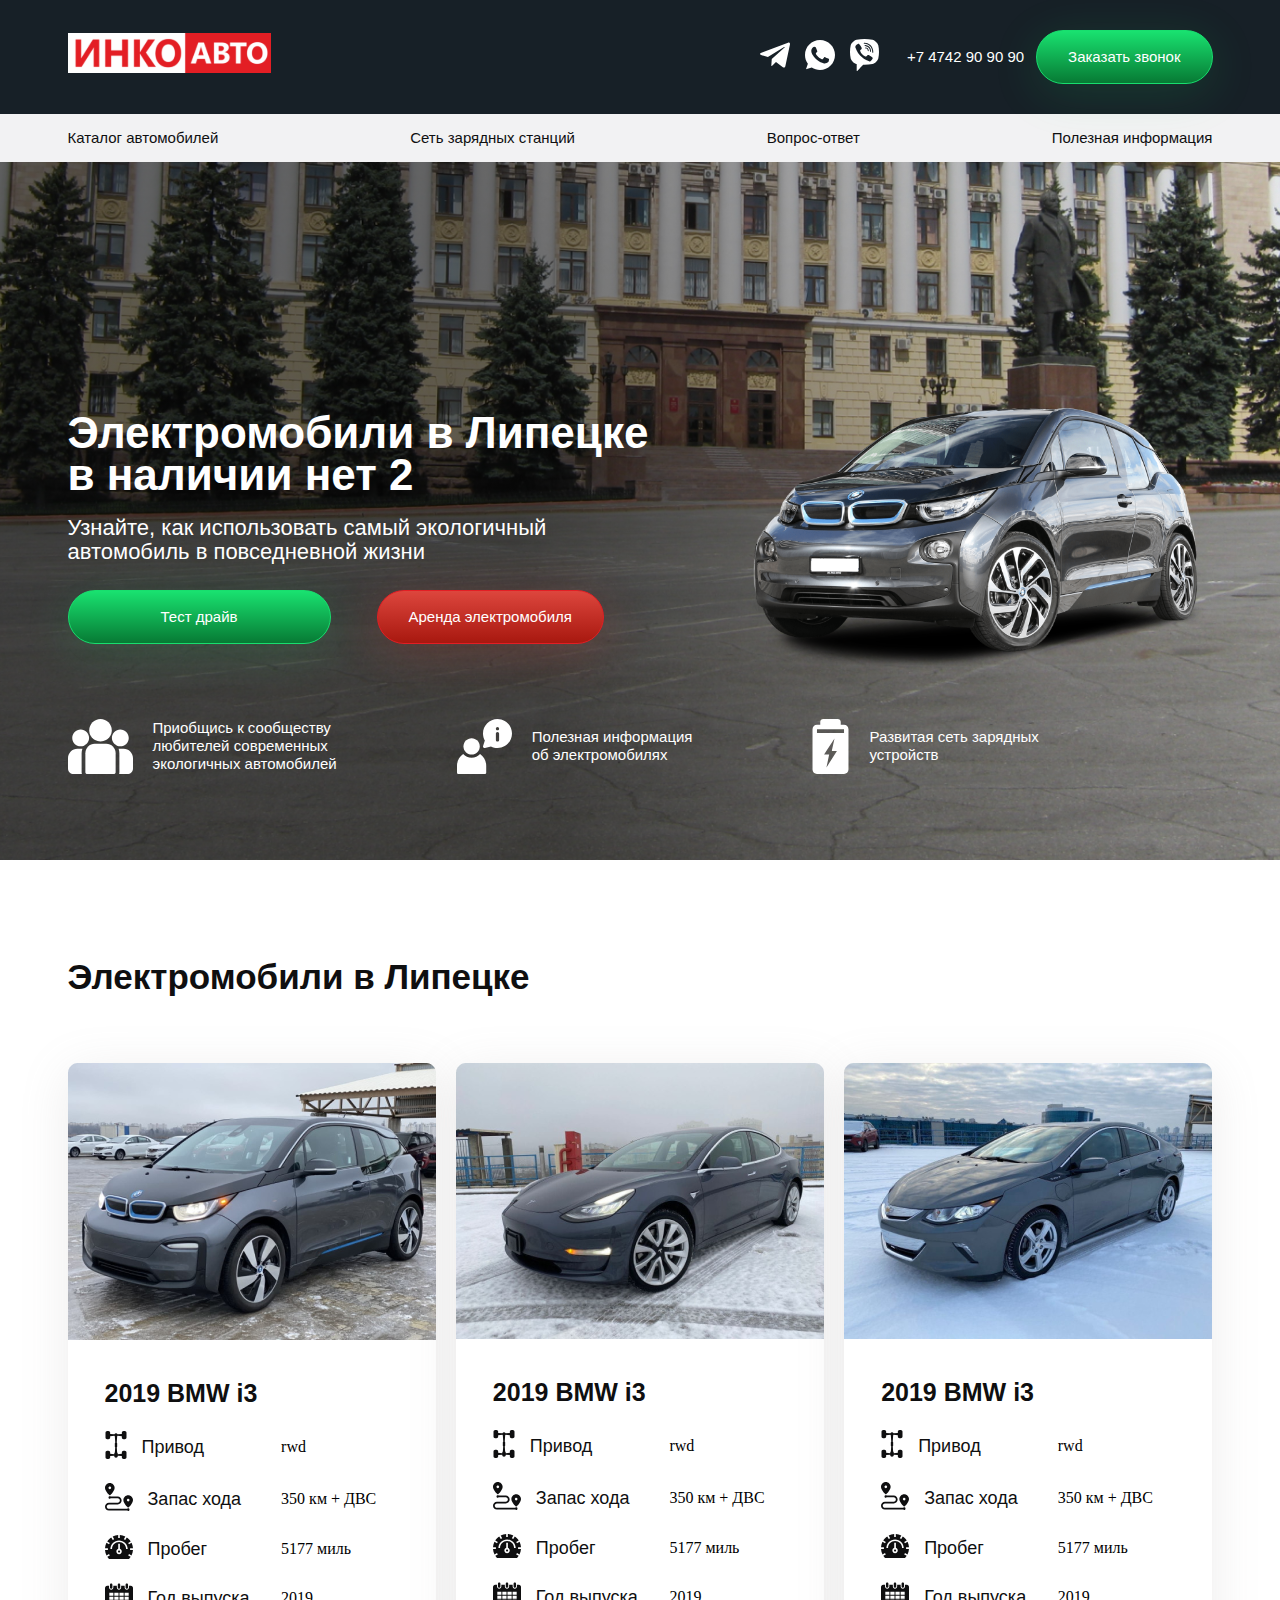
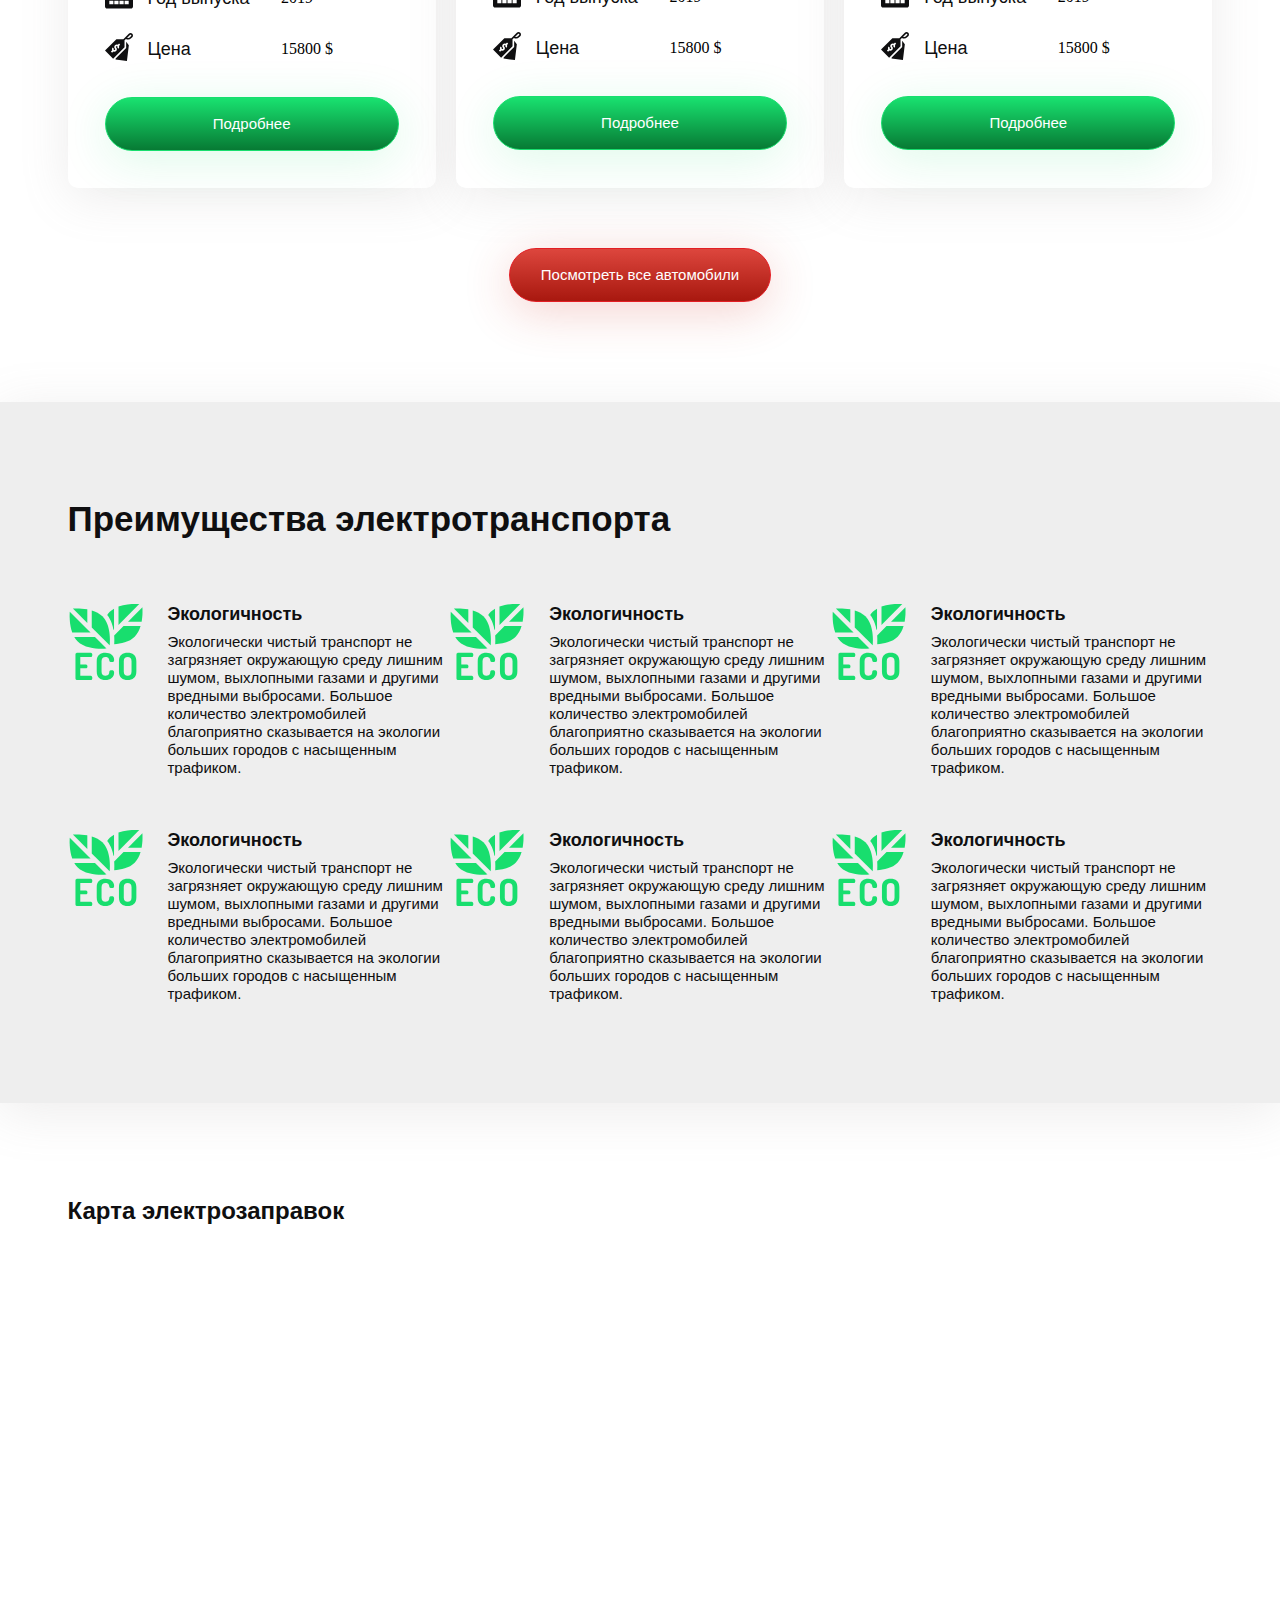
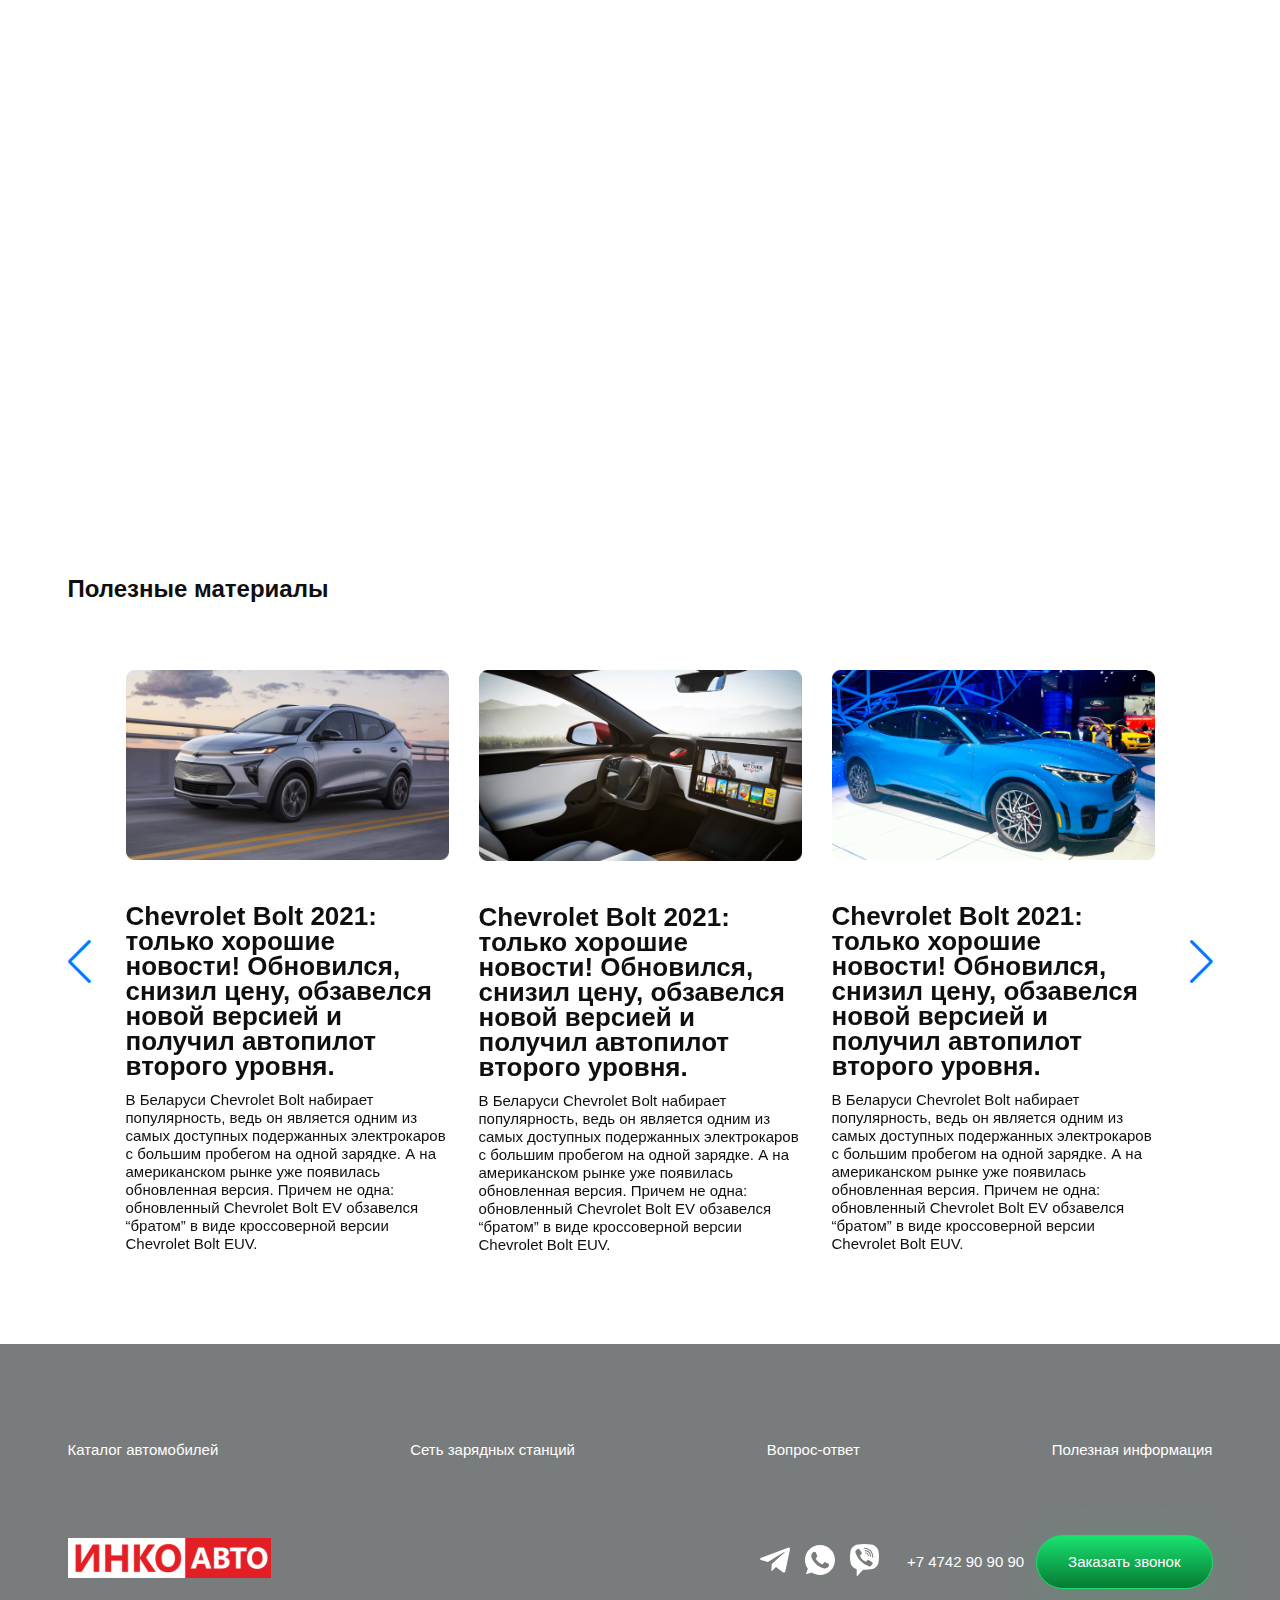
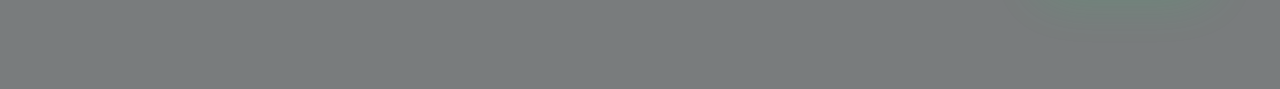
==== commit 6f242580: "'lorem20'" ====
--- a/index.html
+++ b/index.html
@@ -68,7 +68,7 @@
             <div class="begin__row">
                 <div class="begin__content">
                     <h2 class="begin__title">
-                        Электромобили в Липецке в наличии
+                        Электромобили в Липецке в наличии нет 2
                     </h2>
                     <p class="begin__desc">
                         Узнайте, как использовать самый экологичный
